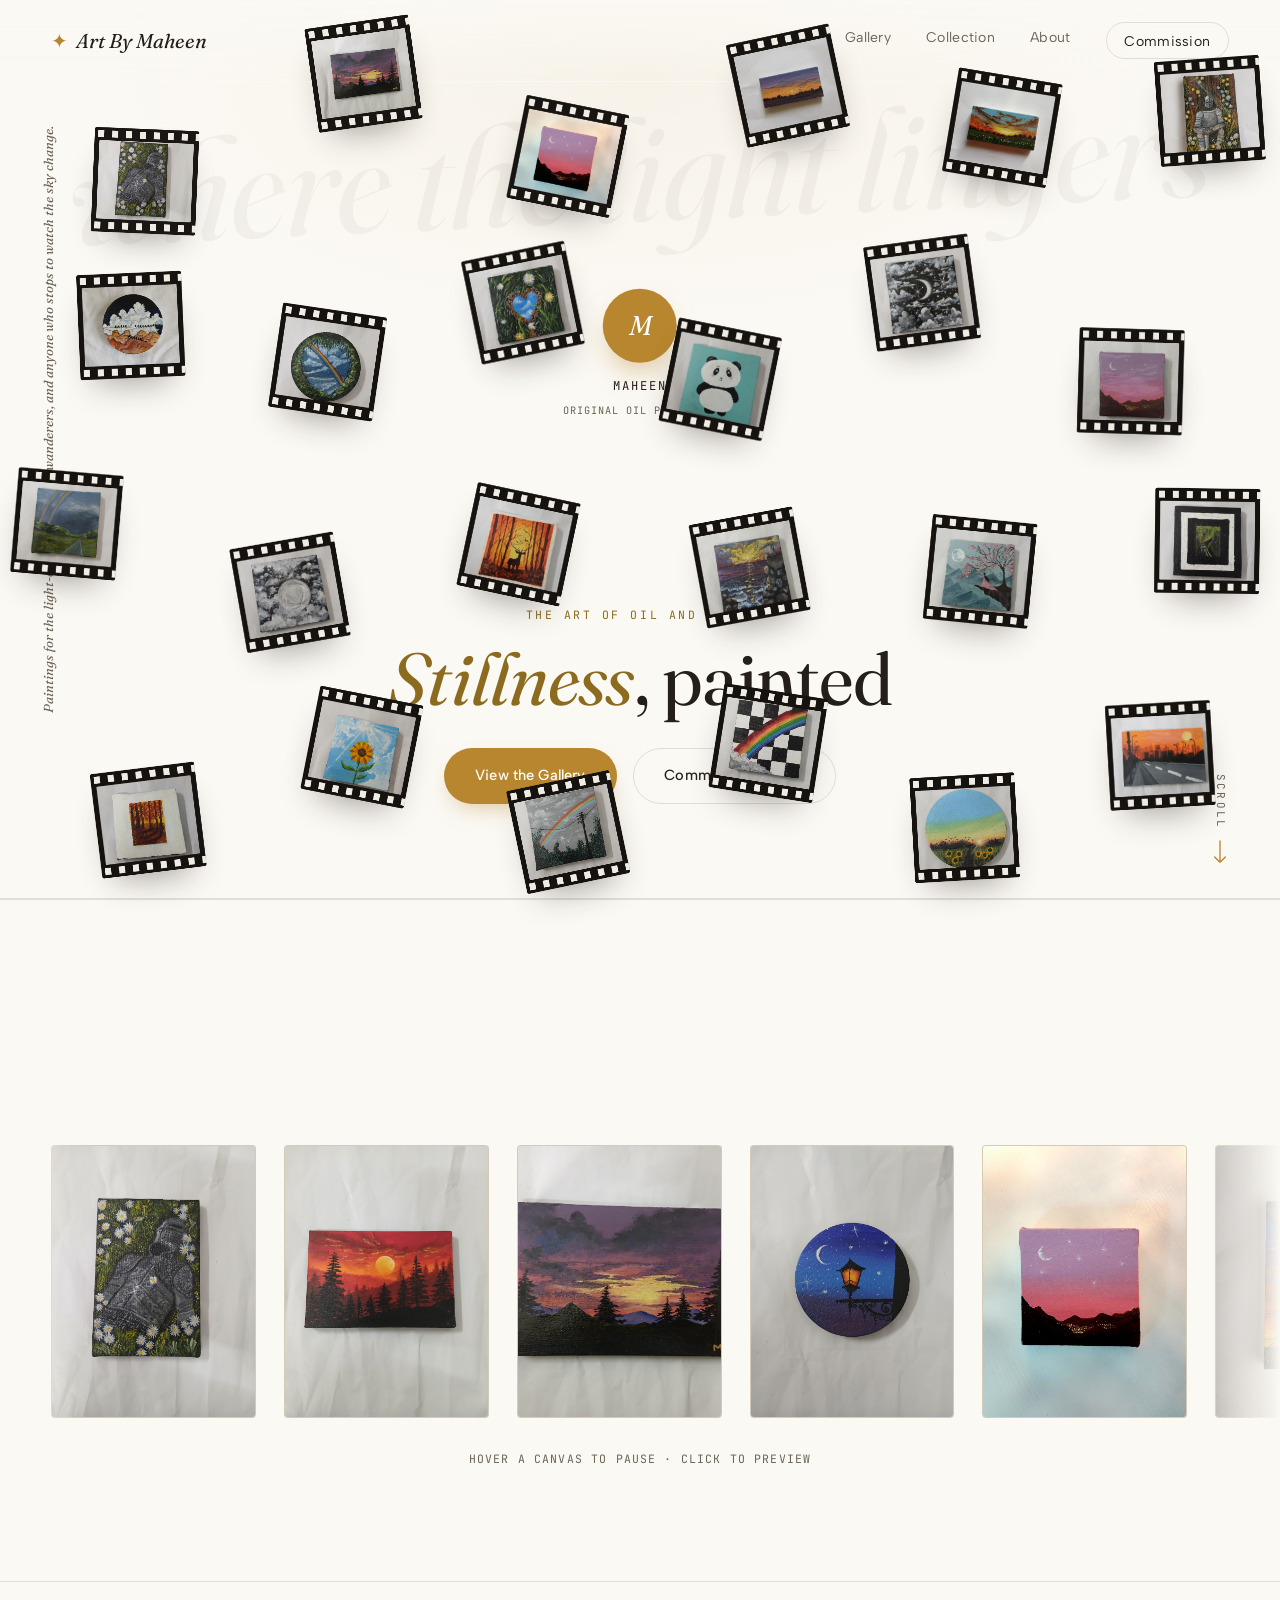
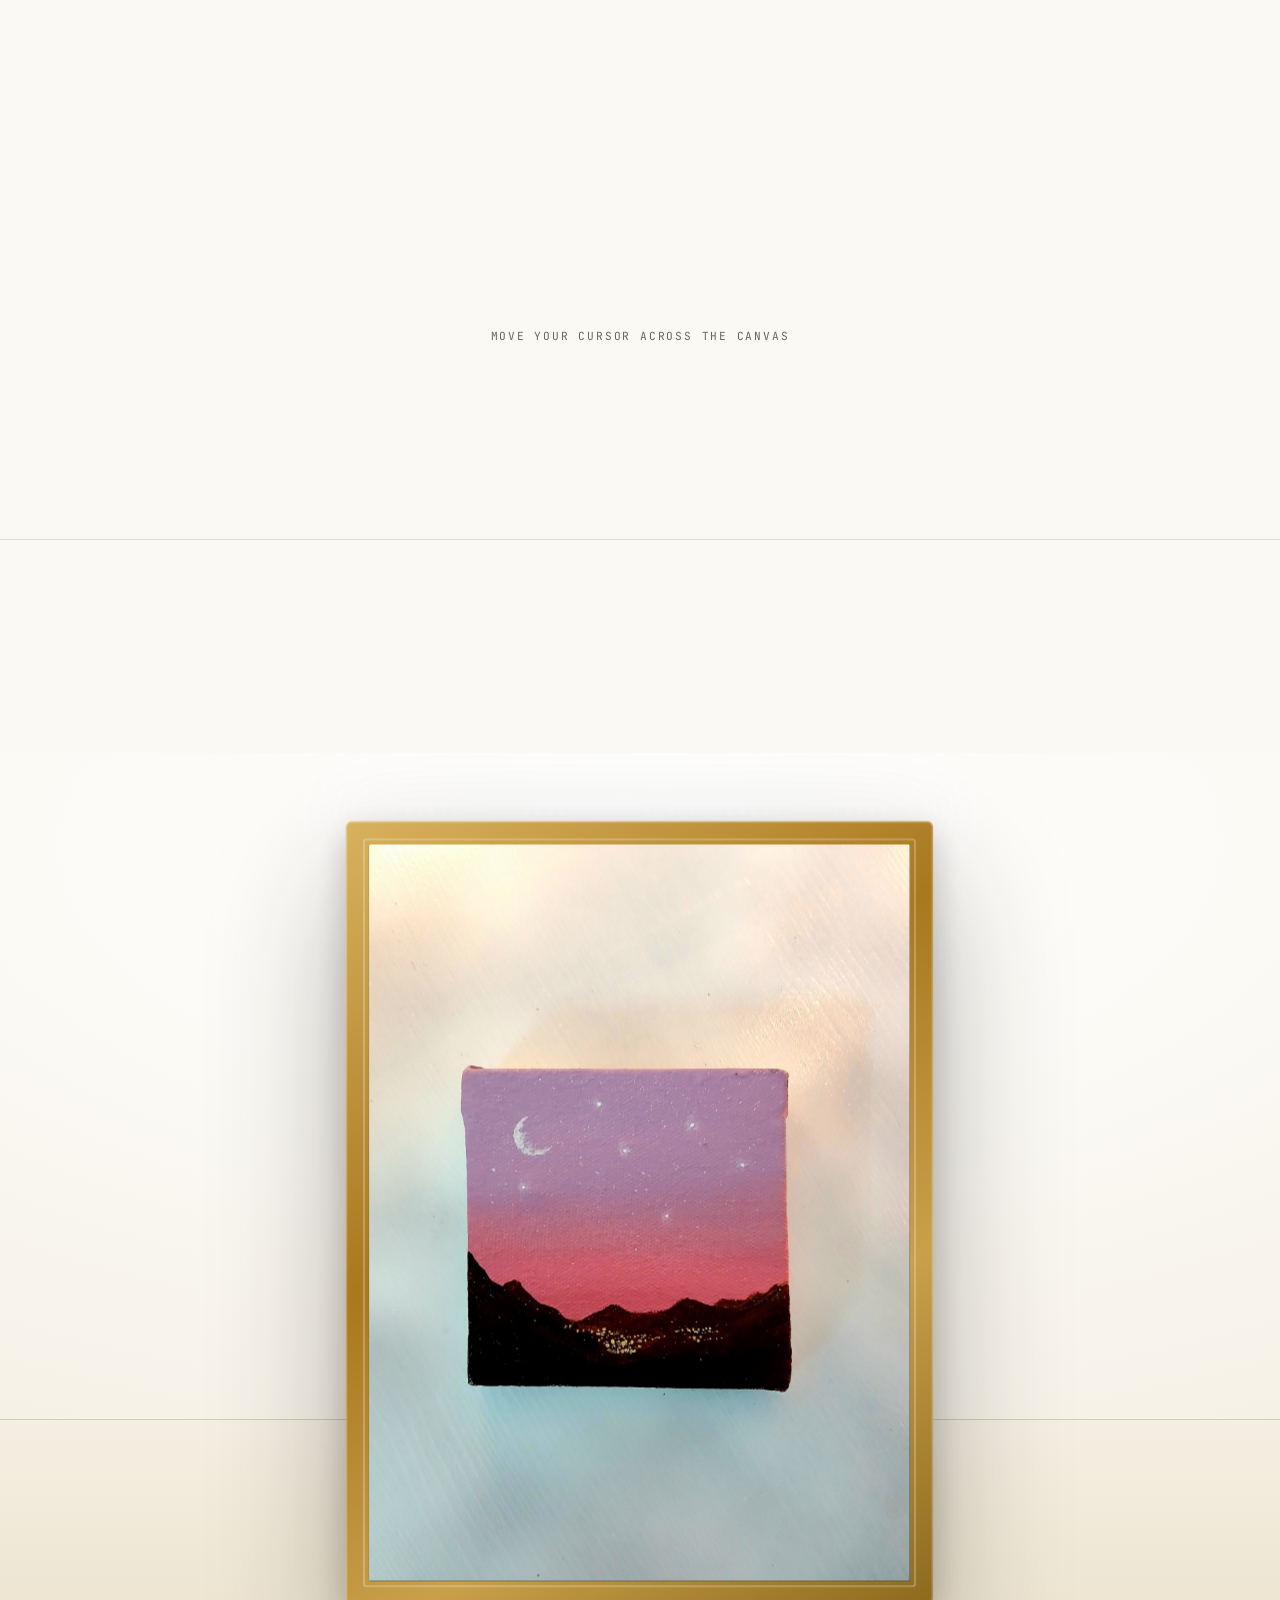
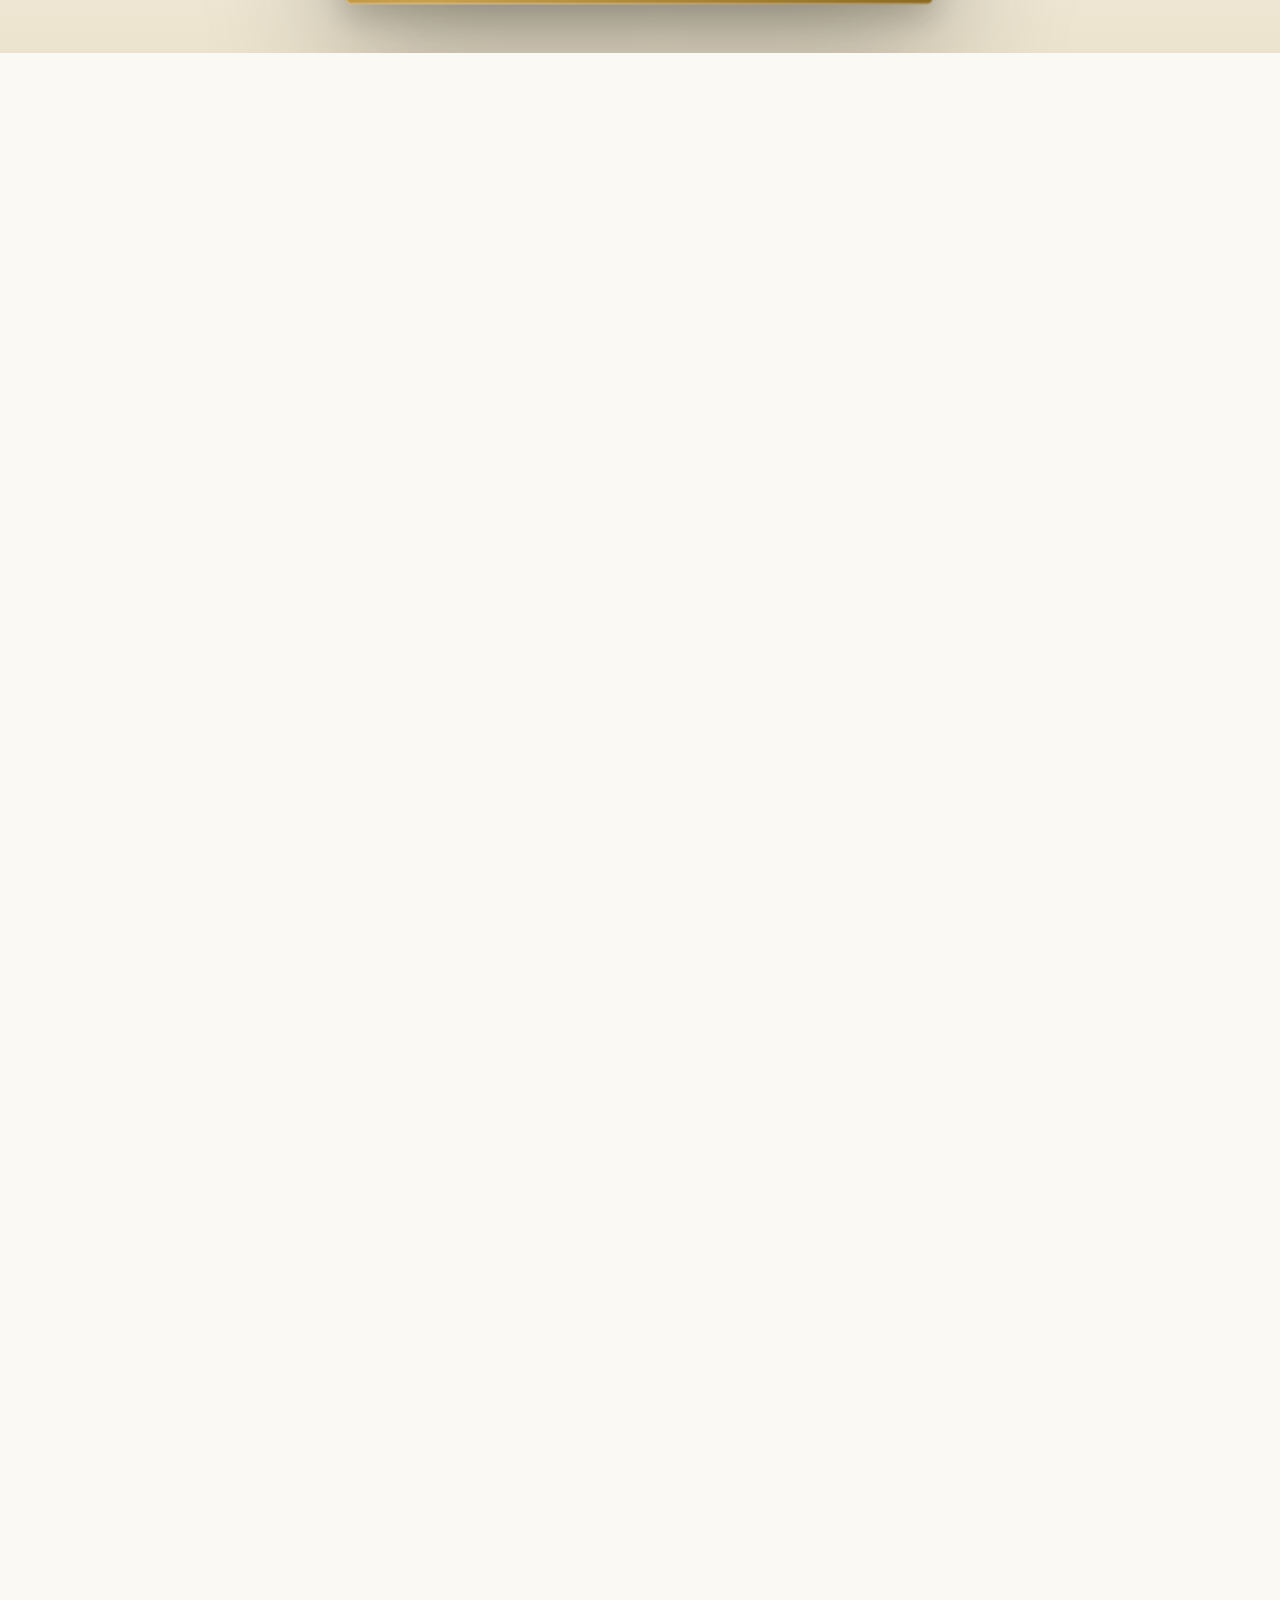
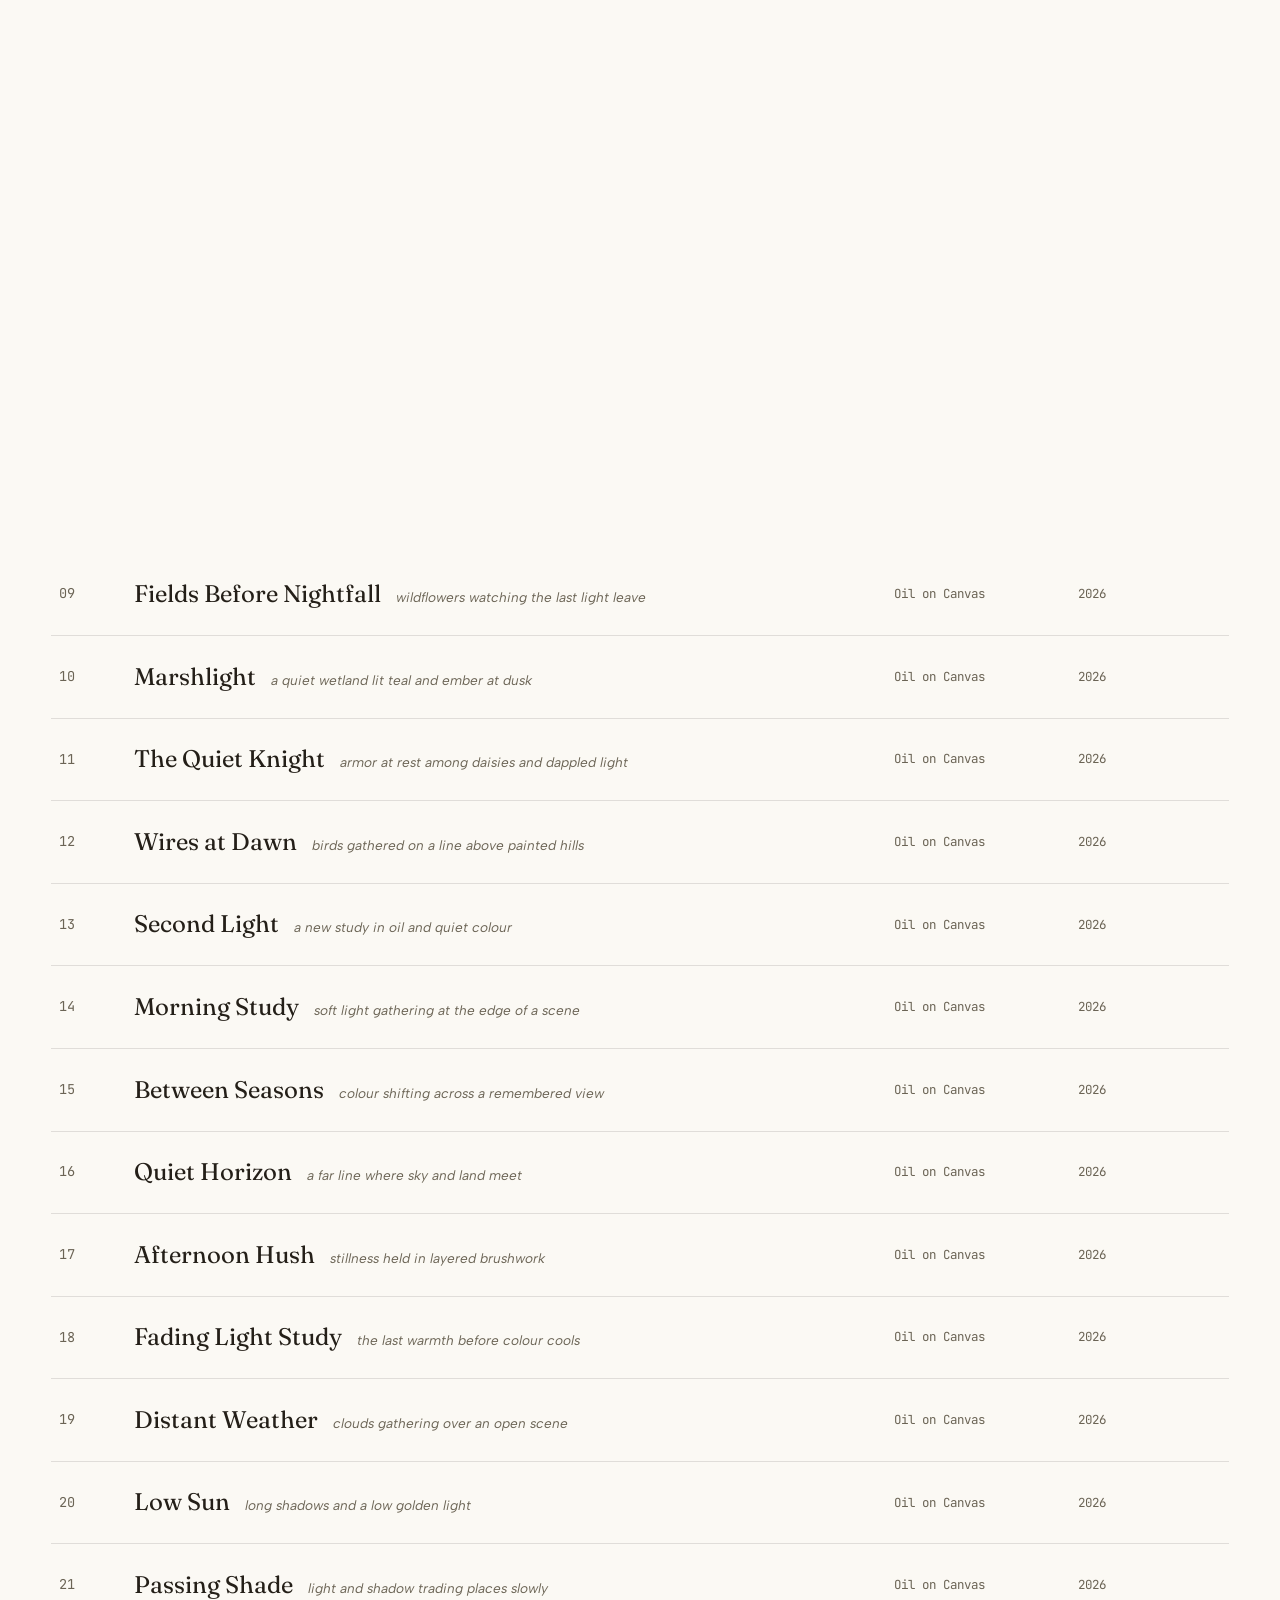
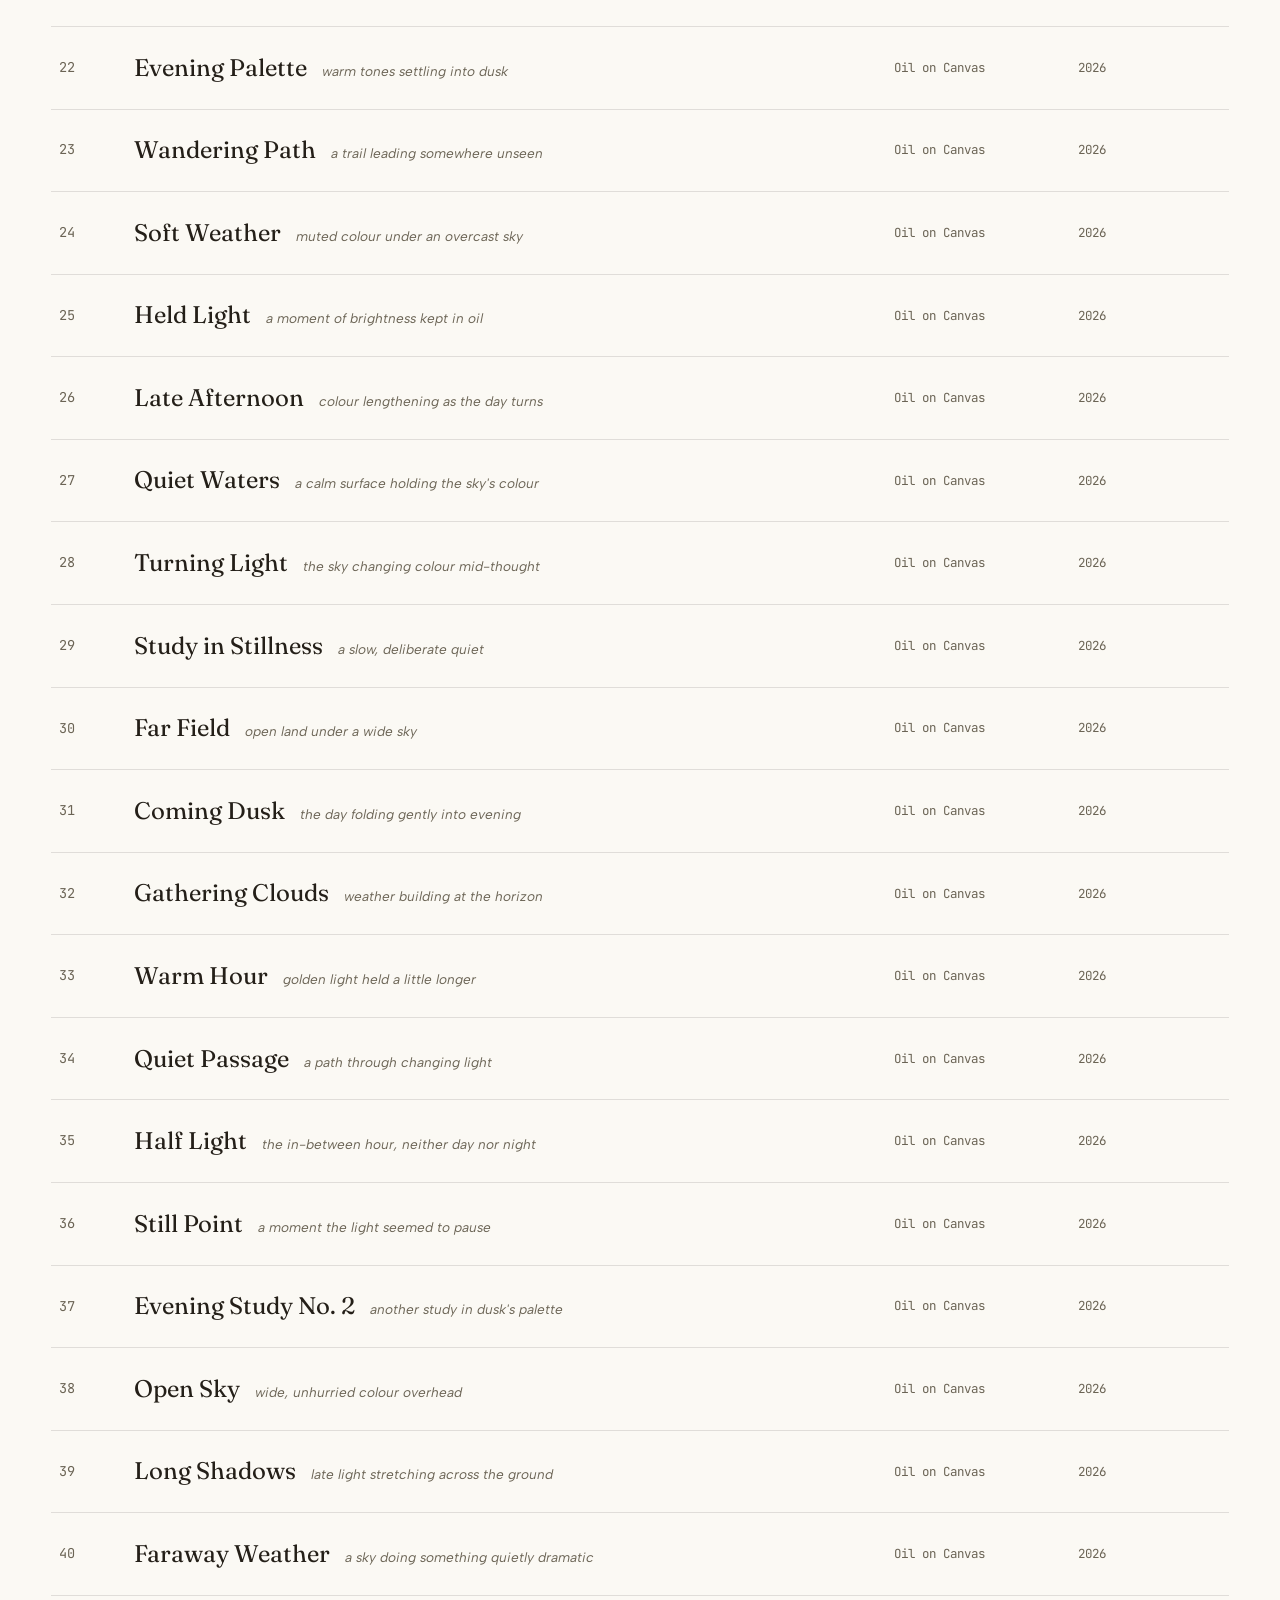
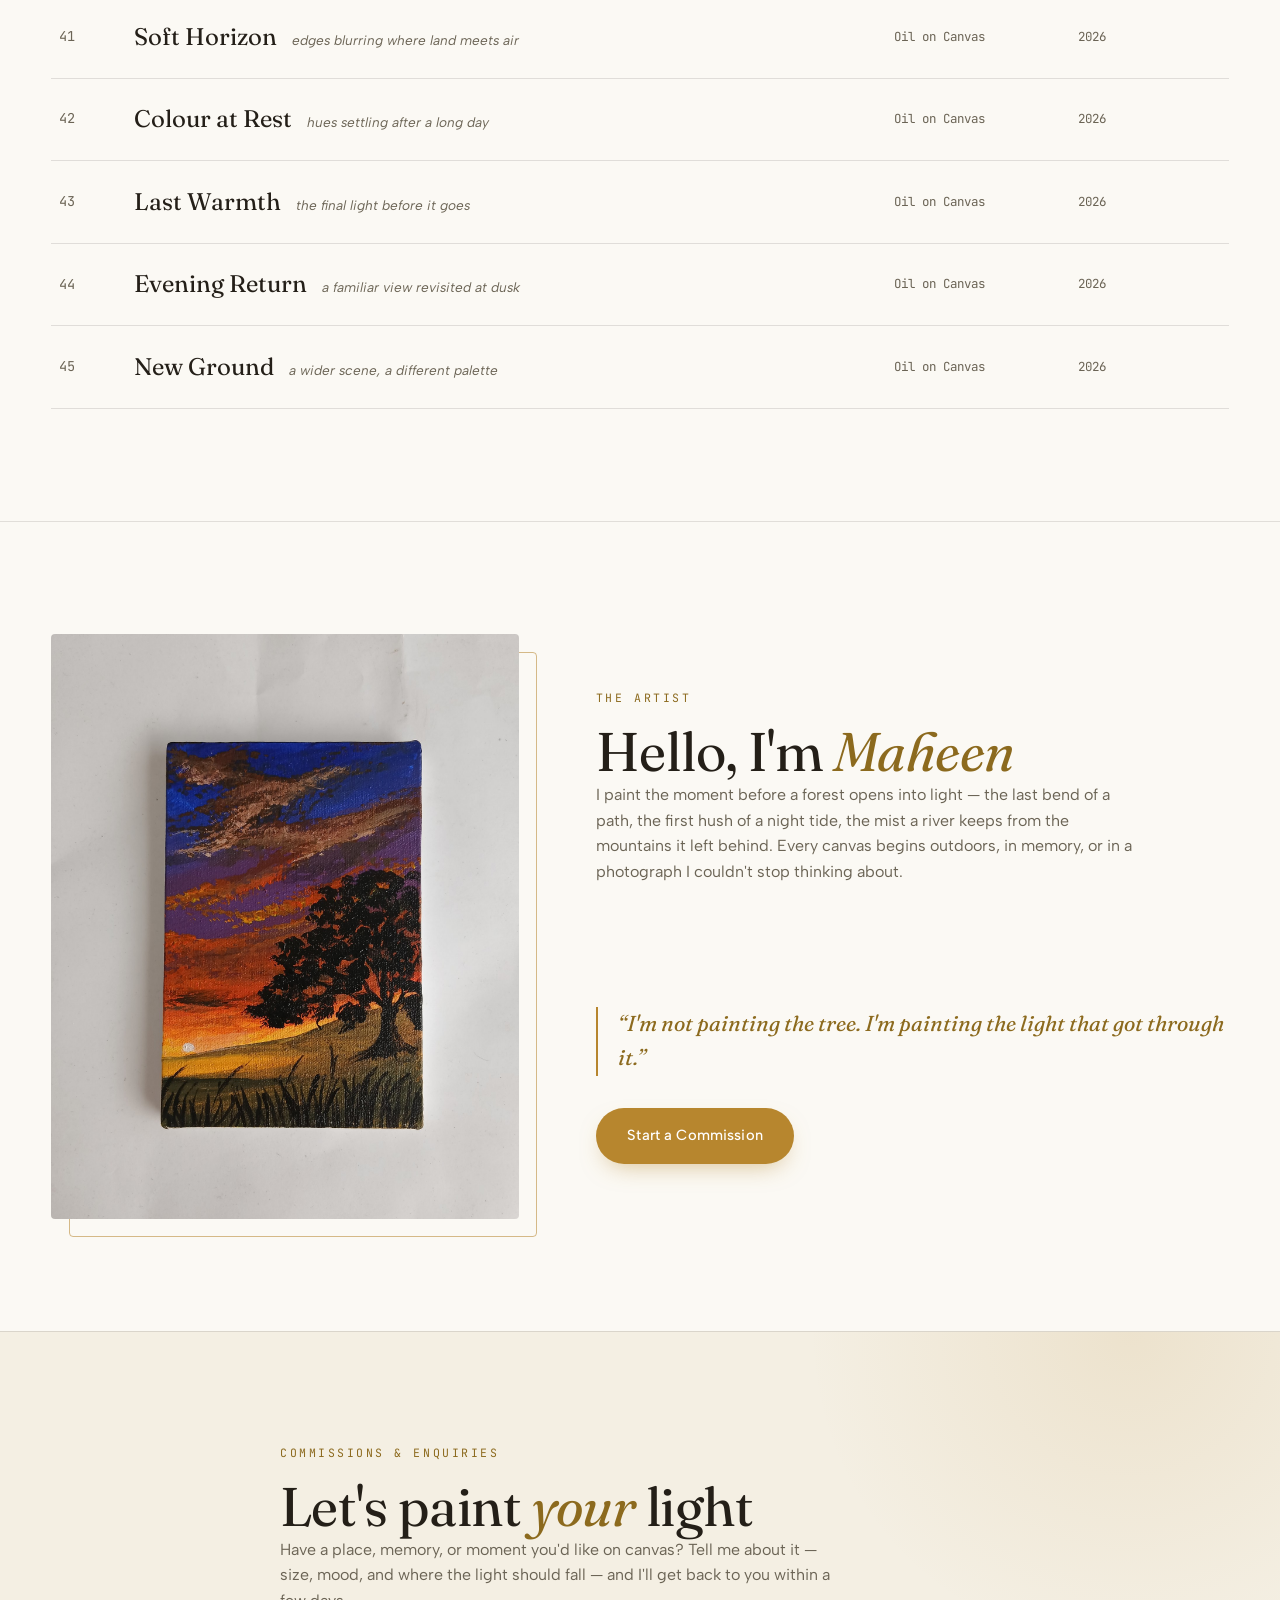
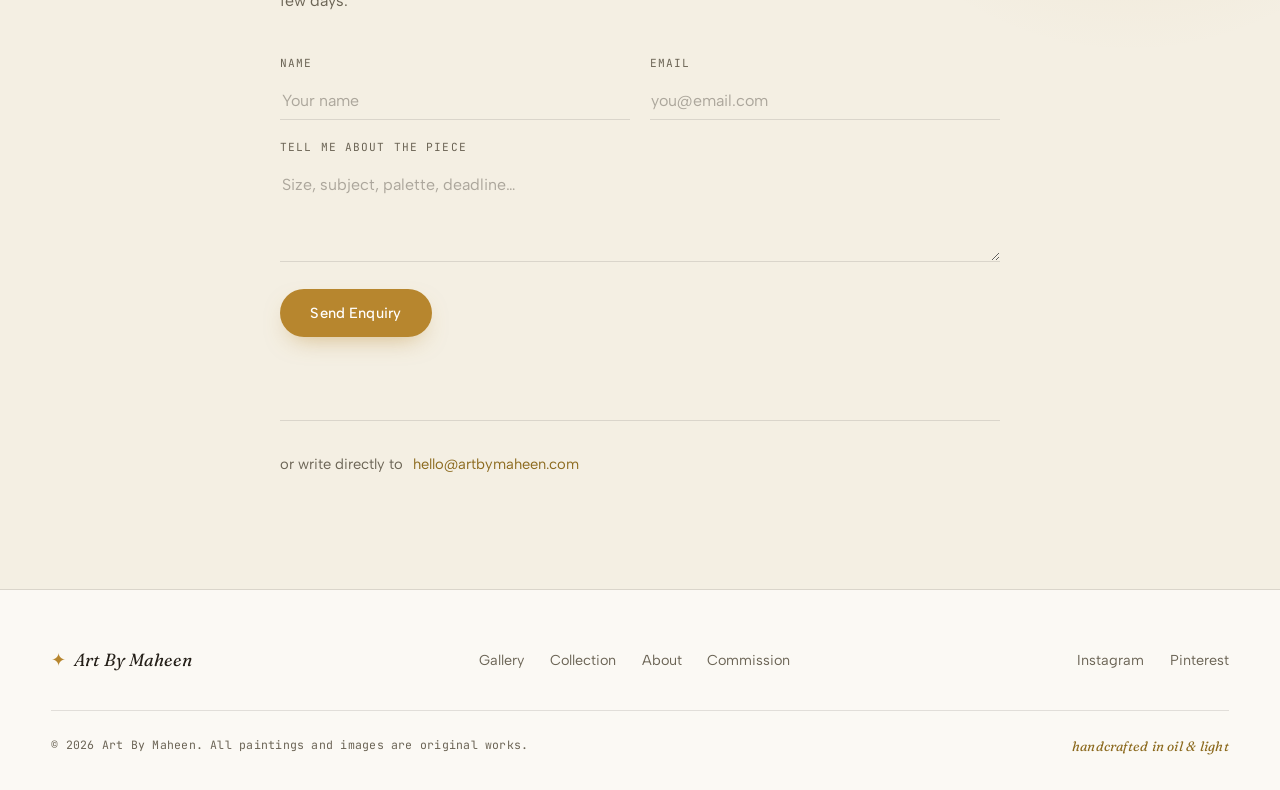
==== project/index.html @ 6450605c "Portfolio" ====
<!DOCTYPE html>
<html lang="en">
<head>
<meta charset="UTF-8">
<meta name="viewport" content="width=device-width, initial-scale=1.0">
<title>Art By Maheen — Oil Paintings of Light &amp; Landscape</title>
<meta name="description" content="Art By Maheen — original oil paintings chasing the light through forests, tides and quiet mountain air. View the collection and commission a piece.">

<link rel="icon" type="image/svg+xml" href="assets/icons/favicon.svg">

<link rel="preconnect" href="https://fonts.googleapis.com">
<link rel="preconnect" href="https://fonts.gstatic.com" crossorigin>
<link href="https://fonts.googleapis.com/css2?family=Fraunces:ital,opsz,wght@0,9..144,300;0,9..144,400;0,9..144,500;0,9..144,600;1,9..144,400;1,9..144,500&family=Albert+Sans:wght@300;400;500;600;700&family=JetBrains+Mono:wght@400;500&display=swap" rel="stylesheet">

<link rel="stylesheet" href="css/style.css">
</head>
<body>

<!-- ====== PRELOADER → SPREAD → DUAL DIAGONAL FILM REELS ======
     The painting tiles live here (above the white backdrop, below the engraved
     name). They flip like a video, burst apart across the page, then fly into
     the two diagonal film reels in the hero. -->
<div class="preloader" id="preloader" aria-hidden="true">
  <div class="preloader__bg" id="preloaderBg"></div>

  <div class="intro-tiles" id="introTiles"><!-- JS injects the painting tiles --></div>

  <div class="preloader__inner" id="preloaderInner">
    <h1 class="preloader__name" aria-label="Art By Maheen">
      <span class="pl-line"><span class="pl-line__inner">Art By</span></span>
      <span class="pl-line"><span class="pl-line__inner">Maheen</span></span>
    </h1>
    <div class="preloader__caption">gathering light &amp; linseed oil…</div>
  </div>

  <div class="preloader__bar"><span id="preloaderBar"></span></div>
</div>

<!-- ================= CURSOR GLOW ================= -->
<div class="cursor-glow" id="cursorGlow"></div>

<!-- ================= NAV ================= -->
<header class="nav" id="siteNav">
  <a href="#top" class="nav__logo">
    <span class="nav__logo-mark">✦</span> Art By Maheen
  </a>
  <nav class="nav__links">
    <a href="#gallery"><span>Gallery</span></a>
    <a href="#collection"><span>Collection</span></a>
    <a href="#about"><span>About</span></a>
    <a href="#commission" class="nav__cta"><span>Commission</span></a>
  </nav>
  <button class="nav__burger" id="navBurger" aria-label="Toggle menu">
    <i></i><i></i><i></i>
  </button>
</header>

<div class="mobile-menu" id="mobileMenu">
  <a href="#gallery">Gallery</a>
  <a href="#collection">Collection</a>
  <a href="#about">About</a>
  <a href="#commission">Commission</a>
</div>

<main id="top">

  <!-- ================= HERO ================= -->
  <section class="hero" id="heroSection">
    <p class="hero__script" aria-hidden="true">where the light lingers</p>

    <p class="hero__vertical">
      Paintings for the light-chasers, the quiet wanderers, and anyone
      who stops to watch the sky change.
    </p>

    <div class="orbit-stage" id="orbitStage">
      <!-- JS moves the painting tiles here, into two diagonal film reels -->
      <div class="orbit-scrim" aria-hidden="true"></div>
      <div class="hero__center">
        <div class="hero__avatar">M</div>
        <p class="hero__center-name">Maheen</p>
        <p class="hero__center-role">Original Oil Paintings</p>
      </div>
    </div>

    <div class="hero__tagline">
      <p class="eyebrow" data-reveal>the art of oil and light</p>
      <h1 class="hero__title" data-reveal><em>Stillness</em>, painted</h1>
      <div class="hero__actions" data-reveal>
        <a href="#gallery" class="btn btn--solid">View the Gallery</a>
        <a href="#commission" class="btn btn--ghost">Commission a Piece</a>
      </div>
    </div>

    <a href="#gallery" class="scroll-cue" aria-label="Scroll to gallery">
      <span class="scroll-cue__label">scroll</span>
      <span class="scroll-cue__arrow">
        <svg viewBox="0 0 24 40" width="16" height="28">
          <path d="M12 2 L12 34 M4 26 L12 34 L20 26" fill="none" stroke="currentColor" stroke-width="2" stroke-linecap="round" stroke-linejoin="round"/>
        </svg>
      </span>
    </a>
  </section>

  <!-- ================= MARQUEE GALLERY ================= -->
  <section class="gallery" id="gallery">
    <div class="section-head">
      <p class="eyebrow" data-reveal>gallery — drag or scroll</p>
      <h2 class="section-title" data-reveal>Twelve canvases, <em>one horizon</em></h2>
    </div>

    <div class="marquee" id="marquee">
      <div class="marquee__track" id="marqueeTrack">
        <!-- JS duplicates these cards for a seamless loop -->
      </div>
    </div>
    <p class="marquee__hint">hover a canvas to pause · click to preview</p>
  </section>

  <!-- ================= MANTRA (cursor trail) ================= -->
  <section class="mantra" id="mantra">
    <p class="eyebrow" data-reveal>a little philosophy</p>
    <h2 class="mantra__title" data-reveal><em>Art Keeps</em> You Alive</h2>
    <p class="mantra__hint">move your cursor across the canvas</p>
  </section>

  <!-- ================= COLLECTION ================= -->
  <section class="collection" id="collection">
    <div class="section-head">
      <p class="eyebrow" data-reveal>the collection</p>
      <h2 class="section-title" data-reveal>Forty-five works, <em>catalogued</em></h2>
    </div>

    <!-- gallery zoom-out reel: paintings play like a film, frame adapts to each,
         then zooms out to hang framed on the wall (scroll-driven) -->
    <div class="reel-track" id="reelTrack" aria-hidden="true">
      <div class="reel-pin">
        <div class="reel-scene">
          <div class="reel-frame" id="reelFrame">
            <div class="reel-frame__border">
              <div class="reel-screen" id="reelScreen"><!-- JS injects painting shots --></div>
            </div>
            <p class="reel-caption" id="reelCaption"></p>
          </div>
        </div>
        <p class="reel-plaque">Art By Maheen — Original Oil on Canvas</p>
      </div>
    </div>

    <div class="collection__list" id="collectionList">
      <!-- JS injects rows -->
    </div>
  </section>

  <!-- ================= ABOUT ================= -->
  <section class="about" id="about">
    <div class="about__image" data-reveal>
      <img src="assets/paintings/painting-06.jpg" alt="Detail of an oil painting by Maheen, showing brushwork and light">
      <div class="about__frame"></div>
    </div>
    <div class="about__content">
      <p class="eyebrow" data-reveal>the artist</p>
      <h2 class="section-title" data-reveal>Hello, I'm <em>Maheen</em></h2>
      <p class="about__text" data-reveal>
        I paint the moment before a forest opens into light — the last bend
        of a path, the first hush of a night tide, the mist a river keeps
        from the mountains it left behind. Every canvas begins outdoors,
        in memory, or in a photograph I couldn't stop thinking about.
      </p>
      <p class="about__text" data-reveal>
        Working almost entirely in oil, I build each piece in slow layers —
        letting the light in last, the way it actually arrives in a forest:
        thin, golden, and a little unexpected.
      </p>
      <blockquote class="about__quote" data-reveal>
        “I'm not painting the tree. I'm painting the light that got through it.”
      </blockquote>
      <a href="#commission" class="btn btn--solid" data-reveal>Start a Commission</a>
    </div>
  </section>

  <!-- ================= COMMISSION / CONTACT ================= -->
  <section class="commission" id="commission">
    <div class="commission__inner">
      <p class="eyebrow" data-reveal>commissions &amp; enquiries</p>
      <h2 class="section-title" data-reveal>Let's paint <em>your</em> light</h2>
      <p class="commission__text" data-reveal>
        Have a place, memory, or moment you'd like on canvas? Tell me
        about it — size, mood, and where the light should fall — and
        I'll get back to you within a few days.
      </p>

      <form class="commission__form" id="commissionForm" data-reveal>
        <div class="form-row">
          <div class="field">
            <label for="name">Name</label>
            <input type="text" id="name" name="name" placeholder="Your name" required>
          </div>
          <div class="field">
            <label for="email">Email</label>
            <input type="email" id="email" name="email" placeholder="you@email.com" required>
          </div>
        </div>
        <div class="field">
          <label for="message">Tell me about the piece</label>
          <textarea id="message" name="message" rows="4" placeholder="Size, subject, palette, deadline…" required></textarea>
        </div>
        <button type="submit" class="btn btn--solid">Send Enquiry</button>
        <p class="form-note" id="formNote" role="status"></p>
      </form>

      <div class="commission__direct" data-reveal>
        <span>or write directly to</span>
        <a href="mailto:hello@artbymaheen.com">hello@artbymaheen.com</a>
      </div>
    </div>
  </section>

</main>

<!-- ================= FOOTER ================= -->
<footer class="footer">
  <div class="footer__top">
    <a href="#top" class="nav__logo footer__logo"><span class="nav__logo-mark">✦</span> Art By Maheen</a>
    <div class="footer__links">
      <a href="#gallery">Gallery</a>
      <a href="#collection">Collection</a>
      <a href="#about">About</a>
      <a href="#commission">Commission</a>
    </div>
    <div class="footer__social">
      <a href="#" aria-label="Instagram">Instagram</a>
      <a href="#" aria-label="Pinterest">Pinterest</a>
    </div>
  </div>
  <div class="footer__bottom">
    <span>© <span id="year"></span> Art By Maheen. All paintings and images are original works.</span>
    <span class="footer__signature">handcrafted in oil &amp; light</span>
  </div>
</footer>

<!-- ================= LIGHTBOX ================= -->
<div class="lightbox" id="lightbox">
  <div class="lightbox__backdrop" id="lightboxBackdrop"></div>
  <div class="lightbox__panel">
    <button class="lightbox__close" id="lightboxClose" aria-label="Close preview">✕</button>
    <button class="lightbox__nav lightbox__nav--prev" id="lightboxPrev" aria-label="Previous painting">‹</button>
    <div class="lightbox__image-wrap">
      <img src="" alt="" id="lightboxImage">
    </div>
    <button class="lightbox__nav lightbox__nav--next" id="lightboxNext" aria-label="Next painting">›</button>
    <div class="lightbox__meta">
      <span class="lightbox__index" id="lightboxIndex">01 / 12</span>
      <h3 id="lightboxTitle">Title</h3>
      <p id="lightboxDetails">Oil on canvas · 2026</p>
    </div>
  </div>
</div>

<script src="https://cdnjs.cloudflare.com/ajax/libs/gsap/3.12.5/gsap.min.js"></script>
<script src="js/main.js"></script>
</body>
</html>
---- project/css/style.css ----
/* ==========================================================================
   ART BY MAHEEN — stylesheet
   Theme: warm white & gold, drawn from gallery-wall paper and gilt frames.
   Signature moment: an orbiting arc of paintings behind a center avatar,
   echoing the sunburst-through-canopy motif in the artist's own work.
   ========================================================================== */

:root {
  /* --- color --- */
  --bg:         #fbf9f4;   /* page background, warm gallery white     */
  --panel:      #f4efe3;   /* section panel background                */
  --panel-2:    #ece3cd;   /* card / raised surface                   */
  --line:       rgba(36, 31, 24, 0.12);
  --text:       #241f18;   /* primary text, warm near-black           */
  --text-soft:  #6b6455;   /* muted / secondary text                  */
  --gold:       #b7862e;   /* base gold — icons, borders, eyebrows    */
  --gold-deep:  #8c6a1e;   /* deeper gold — text needing more contrast */
  --gold-pale:  #efe1be;   /* pale gold — subtle fills / badges       */
  --bg-rgb:     251, 249, 244;
  --ink-rgb:    36, 31, 24;

  /* --- type --- */
  --font-display: "Fraunces", "Iowan Old Style", serif;
  --font-body: "Albert Sans", "Segoe UI", sans-serif;
  --font-mono: "JetBrains Mono", monospace;

  /* --- layout --- */
  --max: 1280px;
  --pad: clamp(1.25rem, 4vw, 4rem);
  --radius: 4px;
  --ease: cubic-bezier(0.22, 1, 0.36, 1);
}

/* ---------- reset ---------- */
*, *::before, *::after { box-sizing: border-box; }
html { scroll-behavior: smooth; }
body {
  margin: 0;
  background: var(--bg);
  color: var(--text);
  font-family: var(--font-body);
  font-size: 16px;
  line-height: 1.6;
  overflow-x: hidden;
  cursor: default;
}
img { max-width: 100%; display: block; }
a { color: inherit; text-decoration: none; }
ul { list-style: none; margin: 0; padding: 0; }
button { font-family: inherit; cursor: pointer; }
h1, h2, h3, h4, blockquote, p { margin: 0; }

::selection { background: var(--gold); color: var(--bg); }

@media (prefers-reduced-motion: reduce) {
  *, *::before, *::after { animation-duration: 0.001ms !important; animation-iteration-count: 1 !important; transition-duration: 0.001ms !important; scroll-behavior: auto !important; }
}

/* ---------- shared type ---------- */
.eyebrow {
  font-family: var(--font-mono);
  font-size: 0.72rem;
  letter-spacing: 0.22em;
  text-transform: uppercase;
  color: var(--gold-deep);
  margin-bottom: 1rem;
  display: block;
}
.section-title {
  font-family: var(--font-display);
  font-weight: 400;
  font-size: clamp(2rem, 4.4vw, 3.4rem);
  line-height: 1.08;
  color: var(--text);
  letter-spacing: -0.01em;
}
.section-title em {
  font-style: italic;
  font-weight: 400;
  color: var(--gold-deep);
}
.section-head { max-width: var(--max); margin: 0 auto; padding: 0 var(--pad); margin-bottom: 3.5rem; }

.btn {
  display: inline-flex;
  align-items: center;
  gap: 0.5rem;
  padding: 0.95rem 1.9rem;
  border-radius: 999px;
  font-family: var(--font-body);
  font-weight: 500;
  font-size: 0.92rem;
  letter-spacing: 0.01em;
  border: 1px solid transparent;
  transition: transform 0.45s var(--ease), background 0.3s ease, color 0.3s ease, border-color 0.3s ease, box-shadow 0.3s ease;
}
.btn--solid { background: var(--gold); color: #fff; box-shadow: 0 10px 24px -10px rgba(183,134,46,0.55); }
.btn--solid:hover { background: var(--gold-deep); transform: translateY(-2px); }
.btn--ghost { border-color: var(--line); color: var(--text); }
.btn--ghost:hover { border-color: var(--gold); color: var(--gold-deep); transform: translateY(-2px); }

/* ---------- scroll reveal ---------- */
[data-reveal] {
  opacity: 0;
  transform: translateY(22px);
  transition: opacity 0.9s var(--ease), transform 0.9s var(--ease);
}
[data-reveal].is-visible { opacity: 1; transform: translateY(0); }

/* ==========================================================================
   PRELOADER
   ========================================================================== */
/* The preloader is a transparent shell. Stacking inside it:
     __bg (white wall)  <  .intro-tiles (paintings)  <  __inner (engraved name) */
.preloader {
  position: fixed;
  inset: 0;
  z-index: 990;
  background: transparent;
  pointer-events: none;
}
.preloader__bg {
  position: absolute;
  inset: 0;
  z-index: 0;
  background: var(--bg);
}

/* the painting tiles during the intro (they later move into the hero) */
.intro-tiles { position: absolute; inset: 0; z-index: 1; }
.intro-tiles .reel-tile { pointer-events: auto; }

.preloader__inner {
  position: absolute;
  left: 50%;
  top: 13%;
  transform: translateX(-50%);
  z-index: 2;
  display: flex;
  flex-direction: column;
  align-items: center;
  gap: 1.1rem;
  text-align: center;
}

/* --- name: engraved into the wall, revealed line by line in 3D --- */
.preloader__name {
  margin: 0;
  perspective: 1000px;
  font-family: var(--font-display);
  font-style: italic;
  font-weight: 400;
  line-height: 1.02;
  letter-spacing: 0.01em;
  font-size: clamp(2.2rem, 7vw, 4.6rem);
  /* engraved / letterpress: cut into the paper, lit from above */
  color: #e7e1d3;
  text-shadow:
    0 -1px 1px rgba(36, 31, 24, 0.50),   /* dark inner top edge  */
    0  1px 0   rgba(255, 255, 255, 0.95),/* light lower lip      */
    0  3px 6px rgba(36, 31, 24, 0.10);   /* soft cast shadow     */
}
.pl-line { display: block; overflow: hidden; padding: 0.06em 0.1em; }
.pl-line__inner {
  display: block;
  transform-style: preserve-3d;
  transform-origin: center center;
  backface-visibility: hidden;
  transform: translateY(58%) rotateX(-42deg);
  opacity: 0;
  filter: blur(10px);
  transition: transform 0.9s var(--ease), opacity 0.9s var(--ease), filter 0.9s var(--ease);
}
.pl-line:nth-child(1) .pl-line__inner { transition-delay: 0.30s; }
.pl-line:nth-child(2) .pl-line__inner { transition-delay: 0.38s; }
.preloader.is-ready .pl-line__inner { transform: none; opacity: 1; filter: blur(0); }

.preloader__caption {
  font-family: var(--font-mono);
  font-size: 0.72rem;
  letter-spacing: 0.14em;
  text-transform: uppercase;
  color: var(--text-soft);
  opacity: 0;
  transition: opacity 0.6s 0.6s var(--ease);
}
.preloader.is-ready .preloader__caption { opacity: 1; }

.preloader__bar {
  position: absolute;
  left: 0; right: 0; bottom: 0;
  height: 2px;
  background: var(--line);
  z-index: 2;
}
.preloader__bar span {
  display: block;
  height: 100%;
  width: 0%;
  background: var(--gold);
  transition: width 0.25s linear;
}
.preloader.is-hidden { display: none; }

/* ==========================================================================
   COLLECTION REEL — scroll-driven gallery zoom-out with an adaptive frame.
   The paintings play like a film, the frame reshapes to each image, then the
   whole thing scales down to hang framed on the gallery wall.
   ========================================================================== */
.reel-track {
  position: relative;
  height: 260vh;                 /* scroll distance the zoom is scrubbed over */
}
.reel-pin {
  position: sticky;
  top: 0;
  height: 100vh;
  overflow: hidden;
  display: flex;
  align-items: center;
  justify-content: center;
  /* soft gallery light + floor */
  background:
    radial-gradient(120% 80% at 50% 10%, #ffffff 0%, var(--bg) 46%, var(--panel) 100%);
}
.reel-pin::before {                /* ceiling light strip */
  content: "";
  position: absolute;
  left: 50%; top: 6%;
  width: 44%; height: 10px;
  transform: translateX(-50%);
  border-radius: 20px;
  background: linear-gradient(90deg, transparent, #fff, transparent);
  box-shadow: 0 0 60px 20px rgba(255,255,255,0.65);
  opacity: 0.9;
}
.reel-pin::after {                 /* floor band */
  content: "";
  position: absolute;
  left: 0; right: 0; bottom: 0;
  height: 26%;
  background: linear-gradient(180deg, var(--panel), var(--panel-2));
  border-top: 1px solid var(--line);
}
.reel-scene { position: relative; z-index: 1; }

/* the frame — width/height + shape set per image by JS */
.reel-frame {
  position: relative;
  width: 40vh; height: 60vh;       /* JS overrides per image */
  transform: scale(1.45);          /* JS drives this from scroll */
  transform-origin: center 46%;
  will-change: transform, width, height;
  transition: width 0.55s var(--ease), height 0.55s var(--ease);
  cursor: pointer;
}
.reel-frame__border {
  position: absolute;
  inset: 0;
  padding: 16px;
  background: linear-gradient(145deg, #d9b25e, #a9781f 40%, #caa04b 70%, #8c6a1e);
  border-radius: var(--radius);
  box-shadow:
    0 40px 90px rgba(36,31,24,0.34),
    0 8px 22px rgba(36,31,24,0.22),
    inset 0 0 0 1px rgba(255,255,255,0.25);
  transition: border-radius 0.55s var(--ease);
}
.reel-frame__border::after {       /* inner mat line */
  content: "";
  position: absolute;
  inset: 12px;
  border: 1px solid rgba(255,255,255,0.35);
  border-radius: 2px;
  pointer-events: none;
  transition: border-radius 0.55s var(--ease);
}
.reel-screen {
  position: absolute;
  inset: 16px;
  overflow: hidden;
  background: #111;
  border-radius: 1px;
  transition: border-radius 0.55s var(--ease);
}
.reel-screen .reel-shot {
  position: absolute;
  inset: 0;
  width: 100%; height: 100%;
  object-fit: cover;
  opacity: 0;
  transition: opacity 0.5s var(--ease);
}
.reel-screen .reel-shot.is-on { opacity: 1; }

/* circular variant (for square-shaped images, when enabled) */
.reel-frame.is-circle .reel-frame__border,
.reel-frame.is-circle .reel-frame__border::after,
.reel-frame.is-circle .reel-screen { border-radius: 50%; }

.reel-caption {
  position: absolute;
  left: 50%; top: calc(100% + 16px);
  transform: translateX(-50%);
  white-space: nowrap;
  font-family: var(--font-mono);
  font-size: 0.6rem;
  letter-spacing: 0.16em;
  text-transform: uppercase;
  color: var(--text-soft);
  opacity: 0;
  transition: opacity 0.4s var(--ease);
}
.reel-pin.is-framed .reel-caption { opacity: 0.9; }

.reel-plaque {
  position: absolute;
  left: 50%; bottom: 12%;
  transform: translateX(-50%);
  font-family: var(--font-mono);
  font-size: 0.62rem;
  letter-spacing: 0.18em;
  text-transform: uppercase;
  color: var(--text-soft);
  opacity: 0;
  transition: opacity 0.5s var(--ease);
  z-index: 2;
}
.reel-pin.is-framed .reel-plaque { opacity: 1; }

/* reduced-motion / no-JS: show a calm static framed picture, no pinning */
.reel-track.reel--static { height: auto; }
.reel-track.reel--static .reel-pin { position: relative; height: 78vh; }
.reel-track.reel--static .reel-frame { transform: none; }

@media (max-width: 600px) {
  .reel-track { height: 220vh; }
}

/* ---------- cursor glow (desktop only, signature ambient light) ---------- */
.cursor-glow {
  position: fixed;
  width: 420px;
  height: 420px;
  border-radius: 50%;
  pointer-events: none;
  z-index: 2;
  background: radial-gradient(circle, rgba(183,134,46,0.10) 0%, rgba(183,134,46,0) 70%);
  transform: translate(-50%, -50%);
  left: -999px; top: -999px;
  transition: left 0.18s linear, top 0.18s linear;
}
@media (hover: none) { .cursor-glow { display: none; } }

/* ==========================================================================
   NAV
   ========================================================================== */
.nav {
  position: fixed;
  top: 0; left: 0; right: 0;
  z-index: 100;
  display: flex;
  align-items: center;
  justify-content: space-between;
  padding: 1.4rem var(--pad);
  background: linear-gradient(to bottom, rgba(var(--bg-rgb),0.85), rgba(var(--bg-rgb),0));
  transition: background 0.4s ease, padding 0.4s ease, backdrop-filter 0.4s ease, border-color 0.4s ease;
  border-bottom: 1px solid transparent;
}
.nav.is-scrolled {
  background: rgba(var(--bg-rgb), 0.88);
  backdrop-filter: blur(10px);
  padding-top: 0.9rem;
  padding-bottom: 0.9rem;
  border-bottom: 1px solid var(--line);
}
.nav__logo {
  font-family: var(--font-display);
  font-style: italic;
  font-size: 1.25rem;
  color: var(--text);
  display: flex;
  align-items: center;
  gap: 0.5rem;
}
.nav__logo-mark { color: var(--gold); font-style: normal; }
.nav__links { display: flex; align-items: center; gap: 2.2rem; }
.nav__links a {
  position: relative;
  font-size: 0.88rem;
  letter-spacing: 0.02em;
  color: var(--text-soft);
  transition: color 0.3s ease;
  padding-bottom: 4px;
}
.nav__links a span { position: relative; }
.nav__links a span::after {
  content: "";
  position: absolute;
  left: 0; bottom: -4px;
  width: 100%; height: 1px;
  background: var(--gold);
  transform: scaleX(0);
  transform-origin: right;
  transition: transform 0.4s var(--ease);
}
.nav__links a:hover { color: var(--text); }
.nav__links a:hover span::after { transform: scaleX(1); transform-origin: left; }
.nav__cta {
  border: 1px solid var(--line);
  border-radius: 999px;
  padding: 0.5rem 1.1rem;
  color: var(--text) !important;
}
.nav__cta:hover { border-color: var(--gold); }
.nav__cta span::after { display: none; }

.nav__burger { display: none; flex-direction: column; gap: 5px; background: none; border: none; padding: 6px; }
.nav__burger i { width: 22px; height: 1.5px; background: var(--text); display: block; transition: transform 0.3s ease, opacity 0.3s ease; }
.mobile-menu {
  position: fixed; top: 0; right: 0; bottom: 0;
  width: min(78vw, 320px);
  background: var(--panel);
  z-index: 99;
  display: flex; flex-direction: column;
  padding: 6rem 2rem 2rem;
  gap: 1.6rem;
  transform: translateX(100%);
  transition: transform 0.5s var(--ease);
  border-left: 1px solid var(--line);
}
.mobile-menu.is-open { transform: translateX(0); }
.mobile-menu a { font-family: var(--font-display); font-size: 1.4rem; color: var(--text); }

/* ==========================================================================
   HERO — orbiting arc of paintings around a center mark
   ========================================================================== */
.hero {
  position: relative;
  min-height: 100svh;
  display: flex;
  flex-direction: column;
  align-items: center;
  justify-content: flex-start;
  padding-top: clamp(6.5rem, 14vh, 9.5rem);
  padding-bottom: 3rem;
  overflow: hidden;
  background:
    radial-gradient(ellipse 60% 40% at 50% 8%, rgba(183,134,46,0.06), transparent 70%),
    var(--bg);
}

.hero__script {
  position: absolute;
  top: 6%;
  left: 50%;
  transform: translateX(-50%) rotate(-2.5deg);
  font-family: var(--font-display);
  font-style: italic;
  font-weight: 400;
  font-size: clamp(3.2rem, 15vw, 9rem);
  color: rgba(36, 31, 24, 0.045);
  white-space: nowrap;
  pointer-events: none;
  z-index: 0;
  user-select: none;
}

.hero__vertical {
  position: absolute;
  left: clamp(0.75rem, 3vw, 2.4rem);
  top: 14%;
  writing-mode: vertical-rl;
  transform: rotate(180deg);
  font-family: var(--font-display);
  font-style: italic;
  font-size: 0.82rem;
  line-height: 1.6;
  color: var(--text-soft);
  max-width: 70px;
  z-index: 2;
}

.orbit-stage {
  position: relative;
  width: 100%;
  max-width: 1150px;
  height: clamp(300px, 40vw, 440px);
  margin-top: 0.5rem;
  z-index: 1;
}

/* A tile is one CELL OF FILM: black film base, sprocket holes top & bottom,
   the painting in the middle. Laid end-to-end along a tilted ellipse they
   read as a diagonal film reel. Every transform is written by JS. */
.reel-tile {
  position: absolute;
  left: 50%; top: 50%;
  width: clamp(72px, 8.2vw, 112px);
  aspect-ratio: 1 / 1;
  background: #15120f;
  border-radius: 2px;
  padding: 13px 5px;                 /* room for the sprocket strips */
  box-shadow: 0 18px 34px -16px rgba(36,31,24,0.45);
  cursor: pointer;
  opacity: 0;
  will-change: transform, opacity;
  transition: filter 0.5s var(--ease), box-shadow 0.4s ease;
}
.reel-tile::before,
.reel-tile::after {                  /* the perforations */
  content: "";
  position: absolute;
  left: 0; right: 0;
  height: 13px;
  background-image: repeating-linear-gradient(to right, #efece4 0 6px, transparent 6px 14px);
  background-size: 14px 7px;
  background-repeat: repeat-x;
  background-position: center;
  pointer-events: none;
}
.reel-tile::before { top: 0; }
.reel-tile::after  { bottom: 0; }

.reel-tile__img {
  width: 100%; height: 100%;
  object-fit: cover;
  display: block;
  border-radius: 1px;
}

.orbit-stage.is-hovering .reel-tile:not(.is-active) {
  filter: blur(6px);
  opacity: 0.45 !important;
}
.reel-tile.is-active {
  filter: blur(0) !important;
  opacity: 1 !important;
  z-index: 70 !important;
  box-shadow: 0 26px 46px -14px rgba(36,31,24,0.45), 0 0 0 3px var(--gold);
}
.reel-tile__tag {
  position: absolute;
  left: 50%;
  bottom: -1.85rem;
  transform: translateX(-50%);
  font-family: var(--font-mono);
  font-size: 0.62rem;
  letter-spacing: 0.08em;
  text-transform: uppercase;
  color: var(--gold-deep);
  white-space: nowrap;
  opacity: 0;
  transition: opacity 0.3s ease;
  pointer-events: none;
}
.reel-tile.is-active .reel-tile__tag { opacity: 1; }

/* soft scrim: keeps the centred text perfectly readable as the reels pass */
.orbit-scrim {
  position: absolute;
  left: 50%; top: 50%;
  transform: translate(-50%, -50%);
  width: min(150%, 760px);
  height: min(150%, 400px);
  z-index: 45;
  pointer-events: none;
  opacity: 0;
  transition: opacity 0.9s var(--ease);
  background: radial-gradient(closest-side,
    rgba(var(--bg-rgb), 0.95) 0%,
    rgba(var(--bg-rgb), 0.88) 42%,
    rgba(var(--bg-rgb), 0.55) 70%,
    rgba(var(--bg-rgb), 0)   100%);
}
body.intro-done .orbit-scrim { opacity: 1; }

/* the centred text always sits ABOVE the reels — it never gets disturbed */
.hero__center {
  position: absolute;
  left: 50%;
  top: 50%;
  transform: translate(-50%, -50%);
  z-index: 60;
  display: flex;
  flex-direction: column;
  align-items: center;
  gap: 0.4rem;
  text-align: center;
  pointer-events: none;
}
.hero__avatar {
  width: 74px; height: 74px;
  border-radius: 50%;
  background: var(--gold);
  display: flex; align-items: center; justify-content: center;
  font-family: var(--font-display);
  font-style: italic;
  font-size: 1.7rem;
  color: #fff;
  box-shadow: 0 14px 30px -10px rgba(183,134,46,0.6);
}
.hero__center-name { font-family: var(--font-mono); font-size: 0.76rem; letter-spacing: 0.16em; text-transform: uppercase; color: var(--text); margin-top: 0.5rem; }
.hero__center-role { font-family: var(--font-mono); font-size: 0.64rem; letter-spacing: 0.1em; text-transform: uppercase; color: var(--text-soft); }

.hero__tagline { position: relative; z-index: 2; text-align: center; margin-top: clamp(0.75rem, 4vw, 2rem); padding: 0 var(--pad); }
.hero__title {
  font-family: var(--font-display);
  font-weight: 400;
  font-size: clamp(2.4rem, 6.4vw, 4.6rem);
  line-height: 1.05;
  color: var(--text);
  letter-spacing: -0.01em;
}
.hero__title em { font-style: italic; color: var(--gold-deep); }
.hero__actions { margin-top: 1.9rem; display: flex; gap: 1rem; justify-content: center; flex-wrap: wrap; }

.scroll-cue {
  position: absolute;
  right: var(--pad);
  bottom: 1.6rem;
  z-index: 2;
  display: flex;
  flex-direction: column;
  align-items: center;
  gap: 0.6rem;
  color: var(--text-soft);
}
.scroll-cue__label {
  writing-mode: vertical-rl;
  font-family: var(--font-mono);
  font-size: 0.68rem;
  letter-spacing: 0.2em;
  text-transform: uppercase;
}
.scroll-cue__arrow { animation: arrow-bounce 1.8s ease-in-out infinite; color: var(--gold); }
@keyframes arrow-bounce {
  0%, 100% { transform: translateY(0); opacity: 0.6; }
  50% { transform: translateY(8px); opacity: 1; }
}

@media (max-width: 700px) {
  .hero__vertical, .hero__script { display: none; }
}

/* ==========================================================================
   MARQUEE GALLERY
   ========================================================================== */
.gallery { padding: 6rem 0 7rem; }
.marquee {
  width: 100%;
  overflow: hidden;
  cursor: grab;
  -webkit-mask-image: linear-gradient(90deg, transparent 0, #000 6%, #000 94%, transparent 100%);
  mask-image: linear-gradient(90deg, transparent 0, #000 6%, #000 94%, transparent 100%);
}
.marquee:active { cursor: grabbing; }
.marquee__track {
  display: flex;
  gap: 1.75rem;
  width: max-content;
  padding: 0 var(--pad);
  animation: marquee-scroll 70s linear infinite;
}
.marquee.is-dragging .marquee__track { animation-play-state: paused; }
.marquee__track.is-paused { animation-play-state: paused; }
@keyframes marquee-scroll {
  from { transform: translateX(0); }
  to { transform: translateX(-50%); }
}

.canvas-card {
  position: relative;
  flex: 0 0 auto;
  width: clamp(160px, 16vw, 220px);
  aspect-ratio: 3 / 4;
  border-radius: var(--radius);
  overflow: hidden;
  background: var(--panel-2);
  border: 1px solid var(--line);
  transition: transform 0.55s var(--ease), box-shadow 0.55s var(--ease);
}
.canvas-card:hover {
  transform: translateY(-10px) rotate(-0.6deg) scale(1.015);
  box-shadow: 0 30px 60px -22px rgba(36,31,24,0.35), 0 0 0 1px var(--gold);
}
.canvas-card img {
  width: 100%; height: 100%; object-fit: cover;
  transition: transform 0.8s var(--ease), filter 0.6s ease;
  filter: saturate(0.98);
}
.canvas-card:hover img { transform: scale(1.08); filter: saturate(1.05); }
.canvas-card__overlay {
  position: absolute; inset: 0;
  display: flex;
  flex-direction: column;
  justify-content: flex-end;
  padding: 1.25rem;
  background: linear-gradient(to top, rgba(20,17,12,0.85) 0%, rgba(20,17,12,0.05) 55%, transparent 100%);
  opacity: 0;
  transform: translateY(8px);
  transition: opacity 0.45s var(--ease), transform 0.45s var(--ease);
}
.canvas-card:hover .canvas-card__overlay { opacity: 1; transform: translateY(0); }
.canvas-card__index { font-family: var(--font-mono); font-size: 0.68rem; color: var(--gold-pale); letter-spacing: 0.12em; }
.canvas-card__title { font-family: var(--font-display); font-size: 1.15rem; color: #fdfaf3; margin-top: 0.25rem; }
.canvas-card__view {
  position: absolute; top: 1rem; right: 1rem;
  width: 34px; height: 34px;
  border-radius: 50%;
  background: rgba(251,249,244,0.85);
  border: 1px solid var(--line);
  display: flex; align-items: center; justify-content: center;
  color: var(--text);
  font-size: 0.9rem;
  opacity: 0;
  transform: translateY(-6px);
  transition: opacity 0.4s var(--ease), transform 0.4s var(--ease), border-color 0.3s ease;
}
.canvas-card:hover .canvas-card__view { opacity: 1; transform: translateY(0); border-color: var(--gold); }

.marquee__hint {
  text-align: center;
  font-family: var(--font-mono);
  font-size: 0.72rem;
  letter-spacing: 0.1em;
  text-transform: uppercase;
  color: var(--text-soft);
  margin-top: 2rem;
}

/* ==========================================================================
   MANTRA — a quiet, full-width statement with a painting cursor trail
   ========================================================================== */
.mantra {
  position: relative;
  min-height: 62vh;
  display: flex;
  flex-direction: column;
  align-items: center;
  justify-content: center;
  text-align: center;
  padding: 5rem var(--pad);
  border-top: 1px solid var(--line);
  overflow: hidden;
}
.mantra__title {
  font-family: var(--font-display);
  font-style: italic;
  font-weight: 400;
  font-size: clamp(2.4rem, 6.2vw, 5rem);
  line-height: 1.15;
  color: var(--text);
  max-width: 18ch;
}
.mantra__title em { color: var(--gold-deep); font-style: italic; }
.mantra__hint {
  margin-top: 1.75rem;
  font-family: var(--font-mono);
  font-size: 0.7rem;
  letter-spacing: 0.16em;
  text-transform: uppercase;
  color: var(--text-soft);
}

/* cursor trail — small paintings that follow the mouse and fade out */
.image-cursor-trail {
  position: absolute;
  inset: 0;
  overflow: visible;
  pointer-events: none;
  z-index: 2;
}
.image-cursor-trail__item {
  position: absolute;
  top: 0; left: 0;
  width: clamp(52px, 5.6vw, 78px);
  aspect-ratio: 1 / 1;
  border-radius: 12px;
  overflow: hidden;
  opacity: 0;
  box-shadow: 0 14px 28px -12px rgba(36, 31, 24, 0.42);
  transform: translate(-50%, -50%) rotate(var(--base-rot, 0deg));
  transition: opacity var(--exit-duration, 0.4s) ease, transform var(--exit-duration, 0.4s) ease;
}
.image-cursor-trail__item img { width: 100%; height: 100%; object-fit: cover; }
.image-cursor-trail__item.is-visible {
  opacity: 0.95;
  animation: trail-float 2s ease-in-out infinite alternate;
}
.image-cursor-trail__item.is-exiting {
  opacity: 0 !important;
  transform: translate(-50%, -50%) scale(0.4) rotate(var(--base-rot, 0deg)) !important;
  animation: none !important;
}
@keyframes trail-float {
  from { transform: translate(-50%, -50%) rotate(var(--base-rot, 0deg)); }
  to   { transform: translate(calc(-50% + var(--fx, 0px)), calc(-50% + var(--fy, 0px))) rotate(calc(var(--base-rot, 0deg) + var(--frot, 0deg))); }
}
@media (prefers-reduced-motion: reduce) {
  .image-cursor-trail { display: none; }
}
@media (max-width: 700px) {
  .mantra { min-height: 40vh; padding: 3.5rem var(--pad); }
  .image-cursor-trail { display: none; }
}

/* ==========================================================================
   COLLECTION LIST
   ========================================================================== */
.collection { padding: 4rem 0 7rem; border-top: 1px solid var(--line); }
.collection__list { max-width: var(--max); margin: 0 auto; padding: 0 var(--pad); }
.collection__row {
  display: grid;
  grid-template-columns: 3.2rem 1fr auto auto 2.4rem;
  align-items: center;
  gap: 1.5rem;
  padding: 1.35rem 0.5rem;
  border-bottom: 1px solid var(--line);
  cursor: pointer;
  opacity: 0;
  transform: translateY(16px);
  transition: opacity 0.7s var(--ease), transform 0.7s var(--ease), background 0.3s ease;
}
.collection__row.is-visible { opacity: 1; transform: translateY(0); }
.collection__row:hover { background: rgba(183,134,46,0.06); }
.collection__num { font-family: var(--font-mono); color: var(--text-soft); font-size: 0.85rem; }
.collection__title-wrap { display: flex; align-items: baseline; gap: 0.9rem; flex-wrap: wrap; }
.collection__title { font-family: var(--font-display); font-size: clamp(1.1rem, 2vw, 1.5rem); color: var(--text); transition: color 0.3s ease; }
.collection__row:hover .collection__title { color: var(--gold-deep); }
.collection__mood { font-size: 0.85rem; color: var(--text-soft); font-style: italic; }
.collection__medium { font-family: var(--font-mono); font-size: 0.78rem; color: var(--text-soft); white-space: nowrap; display: none; }
.collection__year { font-family: var(--font-mono); font-size: 0.78rem; color: var(--text-soft); white-space: nowrap; }
.collection__arrow { justify-self: end; color: var(--gold); opacity: 0; transform: translateX(-6px); transition: opacity 0.3s ease, transform 0.3s ease; }
.collection__row:hover .collection__arrow { opacity: 1; transform: translateX(0); }

@media (min-width: 760px) {
  .collection__medium { display: block; }
  .collection__row { grid-template-columns: 3.2rem 1fr 10rem 5rem 2.4rem; }
}

/* ==========================================================================
   ABOUT
   ========================================================================== */
.about {
  max-width: var(--max);
  margin: 0 auto;
  padding: 7rem var(--pad);
  display: grid;
  grid-template-columns: 0.85fr 1.15fr;
  gap: clamp(2rem, 6vw, 5rem);
  align-items: center;
  border-top: 1px solid var(--line);
}
.about__image { position: relative; }
.about__image img { border-radius: var(--radius); width: 100%; aspect-ratio: 4/5; object-fit: cover; }
.about__frame {
  position: absolute;
  inset: 18px -18px -18px 18px;
  border: 1px solid var(--gold);
  border-radius: var(--radius);
  z-index: -1;
  opacity: 0.55;
}
.about__text { color: var(--text-soft); max-width: 54ch; margin-bottom: 1.1rem; }
.about__quote {
  font-family: var(--font-display);
  font-style: italic;
  font-size: 1.35rem;
  color: var(--gold-deep);
  border-left: 2px solid var(--gold);
  padding-left: 1.25rem;
  margin: 1.75rem 0 2rem;
}

@media (max-width: 860px) {
  .about { grid-template-columns: 1fr; }
  .about__frame { display: none; }
}

/* ==========================================================================
   COMMISSION
   ========================================================================== */
.commission {
  background: var(--panel);
  border-top: 1px solid var(--line);
  border-bottom: 1px solid var(--line);
  padding: 7rem var(--pad);
  position: relative;
  overflow: hidden;
}
.commission::before {
  content: "";
  position: absolute;
  width: 700px; height: 700px;
  top: -350px; right: -200px;
  background: radial-gradient(circle, rgba(183,134,46,0.12), transparent 65%);
  pointer-events: none;
}
.commission__inner { max-width: 720px; margin: 0 auto; text-align: left; position: relative; z-index: 1; }
.commission__text { color: var(--text-soft); max-width: 56ch; margin-bottom: 2.6rem; }
.commission__form { display: flex; flex-direction: column; gap: 1.2rem; }
.form-row { display: grid; grid-template-columns: 1fr 1fr; gap: 1.2rem; }
.field { display: flex; flex-direction: column; gap: 0.5rem; }
.field label { font-family: var(--font-mono); font-size: 0.7rem; letter-spacing: 0.1em; text-transform: uppercase; color: var(--text-soft); }
.field input, .field textarea {
  background: transparent;
  border: none;
  border-bottom: 1px solid var(--line);
  color: var(--text);
  font-family: var(--font-body);
  font-size: 1rem;
  padding: 0.6rem 0.1rem;
  resize: vertical;
  transition: border-color 0.3s ease;
}
.field input::placeholder, .field textarea::placeholder { color: rgba(36,31,24,0.35); }
.field input:focus, .field textarea:focus {
  outline: none;
  border-color: var(--gold);
}
.commission__form .btn { align-self: flex-start; margin-top: 0.5rem; border: none; }
.form-note { font-family: var(--font-mono); font-size: 0.8rem; color: var(--gold-deep); min-height: 1.2em; }
.commission__direct {
  margin-top: 3rem;
  padding-top: 2rem;
  border-top: 1px solid var(--line);
  display: flex;
  gap: 0.6rem;
  flex-wrap: wrap;
  color: var(--text-soft);
  font-size: 0.92rem;
}
.commission__direct a { color: var(--gold-deep); border-bottom: 1px solid transparent; transition: border-color 0.3s ease; }
.commission__direct a:hover { border-color: var(--gold-deep); }

@media (max-width: 620px) {
  .form-row { grid-template-columns: 1fr; }
}

/* ==========================================================================
   FOOTER
   ========================================================================== */
.footer { padding: 3.5rem var(--pad) 2rem; max-width: var(--max); margin: 0 auto; }
.footer__top {
  display: flex;
  flex-wrap: wrap;
  gap: 2rem;
  justify-content: space-between;
  align-items: center;
  padding-bottom: 2.2rem;
  border-bottom: 1px solid var(--line);
}
.footer__logo { font-size: 1.1rem; }
.footer__links, .footer__social { display: flex; gap: 1.6rem; }
.footer__links a, .footer__social a { color: var(--text-soft); font-size: 0.9rem; transition: color 0.3s ease; }
.footer__links a:hover, .footer__social a:hover { color: var(--gold-deep); }
.footer__bottom {
  display: flex;
  justify-content: space-between;
  flex-wrap: wrap;
  gap: 0.75rem;
  padding-top: 1.6rem;
  font-family: var(--font-mono);
  font-size: 0.72rem;
  color: var(--text-soft);
  letter-spacing: 0.02em;
}
.footer__signature { font-style: italic; font-family: var(--font-display); color: var(--gold-deep); font-size: 0.85rem; }

/* ==========================================================================
   LIGHTBOX
   ========================================================================== */
.lightbox {
  position: fixed; inset: 0; z-index: 200;
  display: flex; align-items: center; justify-content: center;
  visibility: hidden;
  opacity: 0;
  transition: opacity 0.4s var(--ease), visibility 0.4s;
}
.lightbox.is-open { visibility: visible; opacity: 1; }
.lightbox__backdrop {
  position: absolute; inset: 0;
  background: rgba(20, 17, 12, 0.85);
  backdrop-filter: blur(6px);
}
.lightbox__panel {
  position: relative;
  z-index: 2;
  width: min(92vw, 980px);
  max-height: 88vh;
  display: grid;
  grid-template-columns: 1fr 260px;
  background: var(--panel);
  border: 1px solid var(--line);
  border-radius: 6px;
  overflow: hidden;
  transform: scale(0.94) translateY(10px);
  transition: transform 0.45s var(--ease);
}
.lightbox.is-open .lightbox__panel { transform: scale(1) translateY(0); }
.lightbox__image-wrap { background: #12100c; display: flex; align-items: center; justify-content: center; max-height: 88vh; }
.lightbox__image-wrap img { max-height: 88vh; width: 100%; object-fit: contain; }
.lightbox__meta { padding: 2rem 1.75rem; display: flex; flex-direction: column; gap: 0.6rem; }
.lightbox__index { font-family: var(--font-mono); font-size: 0.72rem; color: var(--gold); letter-spacing: 0.14em; }
.lightbox__meta h3 { font-family: var(--font-display); font-size: 1.5rem; color: var(--text); margin-top: 0.4rem; }
.lightbox__meta p { color: var(--text-soft); font-size: 0.9rem; }
.lightbox__close {
  position: absolute; top: 1rem; right: 1rem; z-index: 3;
  width: 38px; height: 38px; border-radius: 50%;
  background: rgba(251,249,244,0.9); border: 1px solid var(--line);
  color: var(--text); font-size: 1rem;
  transition: border-color 0.3s ease, transform 0.3s ease;
}
.lightbox__close:hover { border-color: var(--gold); transform: rotate(90deg); }
.lightbox__nav {
  position: absolute; top: 50%; transform: translateY(-50%);
  z-index: 3; width: 44px; height: 44px; border-radius: 50%;
  background: rgba(251,249,244,0.85); border: 1px solid var(--line);
  color: var(--text); font-size: 1.4rem;
  display: flex; align-items: center; justify-content: center;
  transition: border-color 0.3s ease, background 0.3s ease;
}
.lightbox__nav:hover { border-color: var(--gold); background: #fff; }
.lightbox__nav--prev { left: 1rem; }
.lightbox__nav--next { right: 1rem; }

@media (max-width: 760px) {
  .lightbox__panel { grid-template-columns: 1fr; grid-template-rows: 1fr auto; }
  .lightbox__image-wrap { max-height: 55vh; }
  .lightbox__image-wrap img { max-height: 55vh; }
  .lightbox__nav { display: none; }
}

/* ==========================================================================
   RESPONSIVE — NAV
   ========================================================================== */
@media (max-width: 860px) {
  .nav__links { display: none; }
  .nav__burger { display: flex; }
}

/* focus visibility */
a:focus-visible, button:focus-visible, input:focus-visible, textarea:focus-visible {
  outline: 2px solid var(--gold);
  outline-offset: 3px;
}
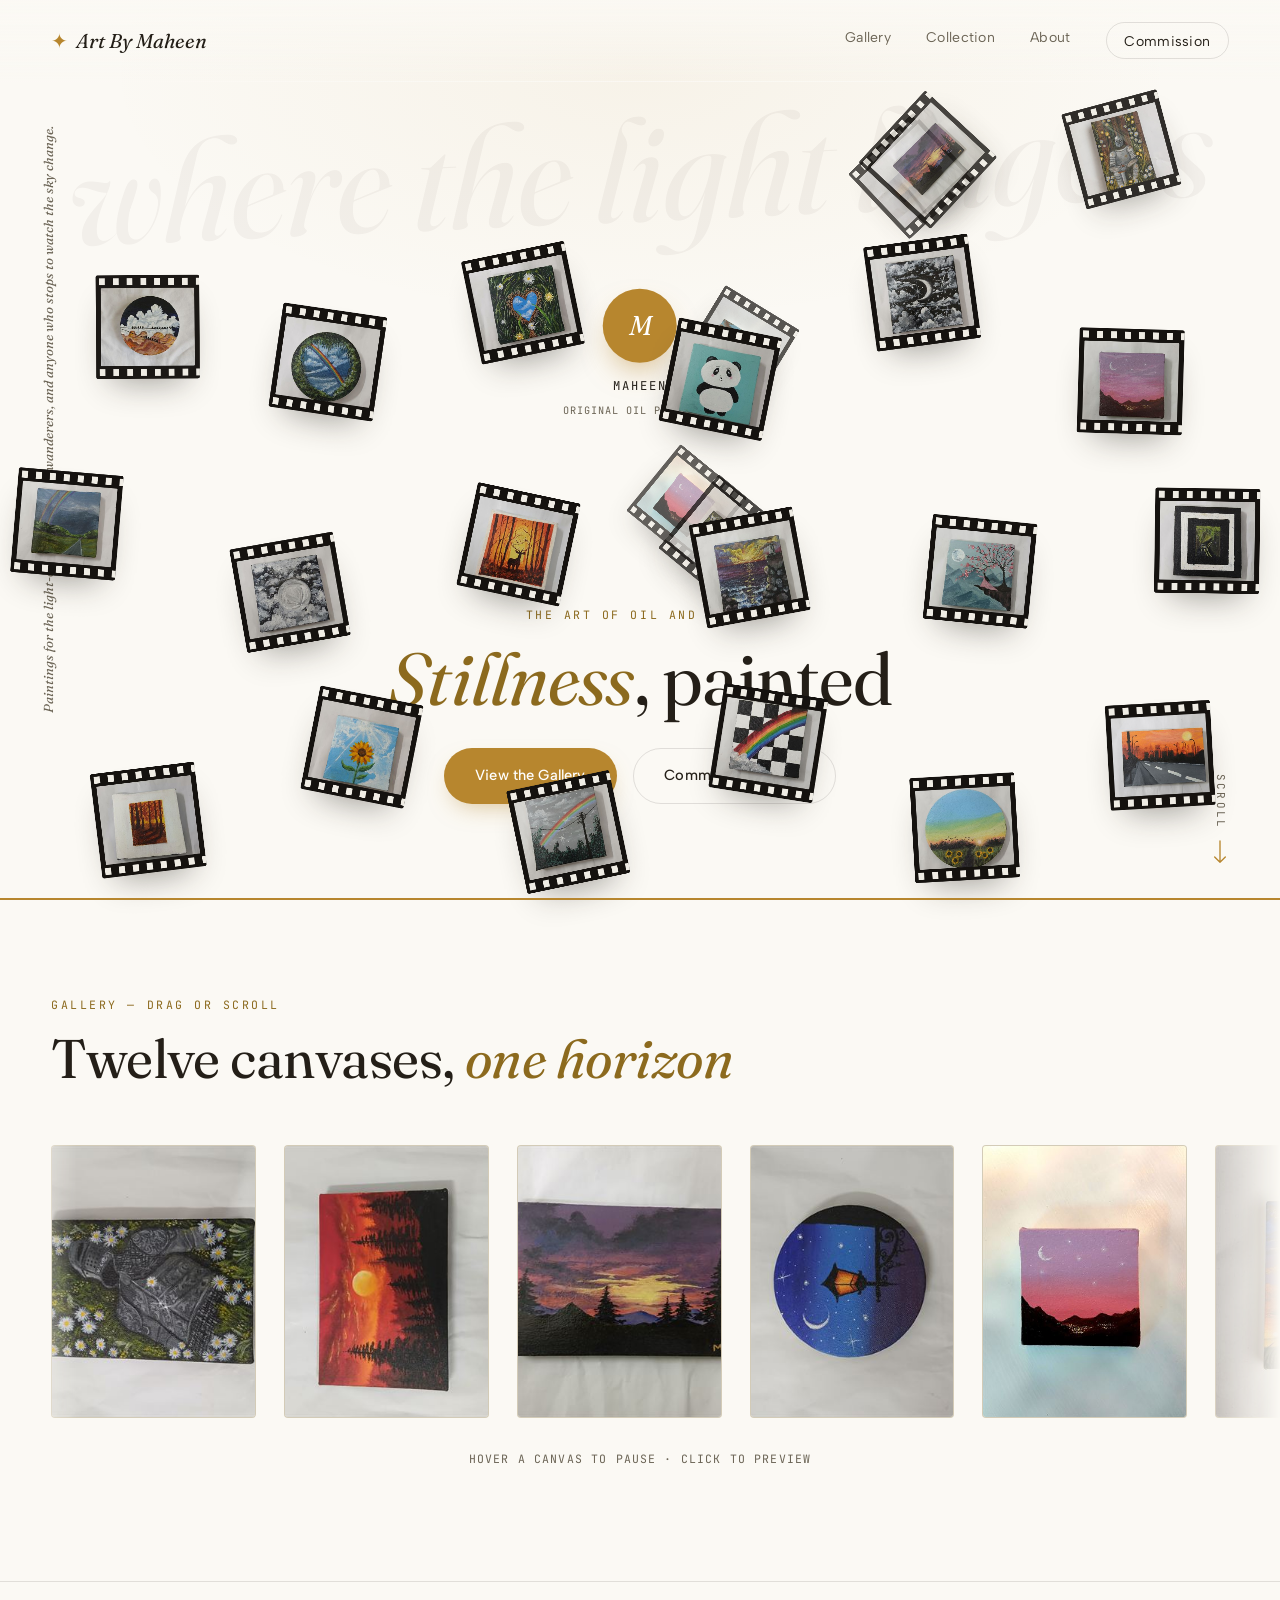
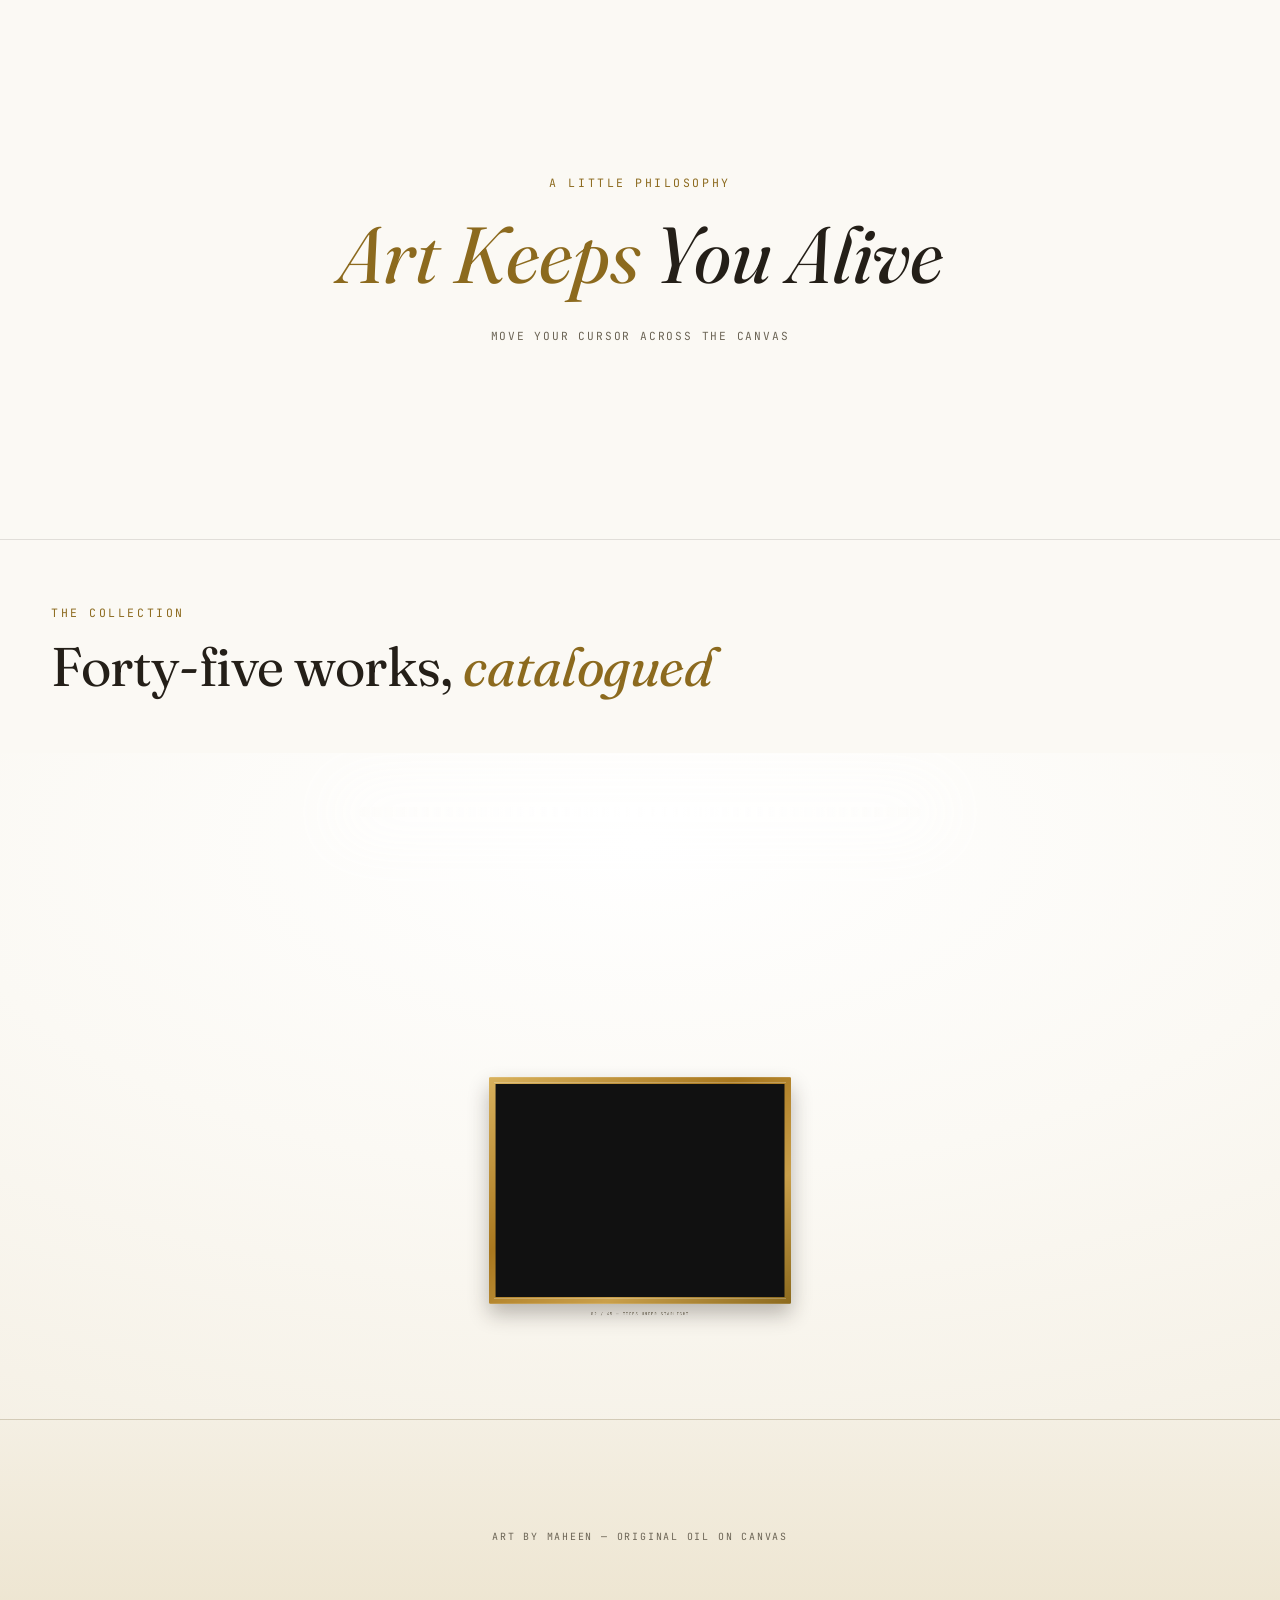
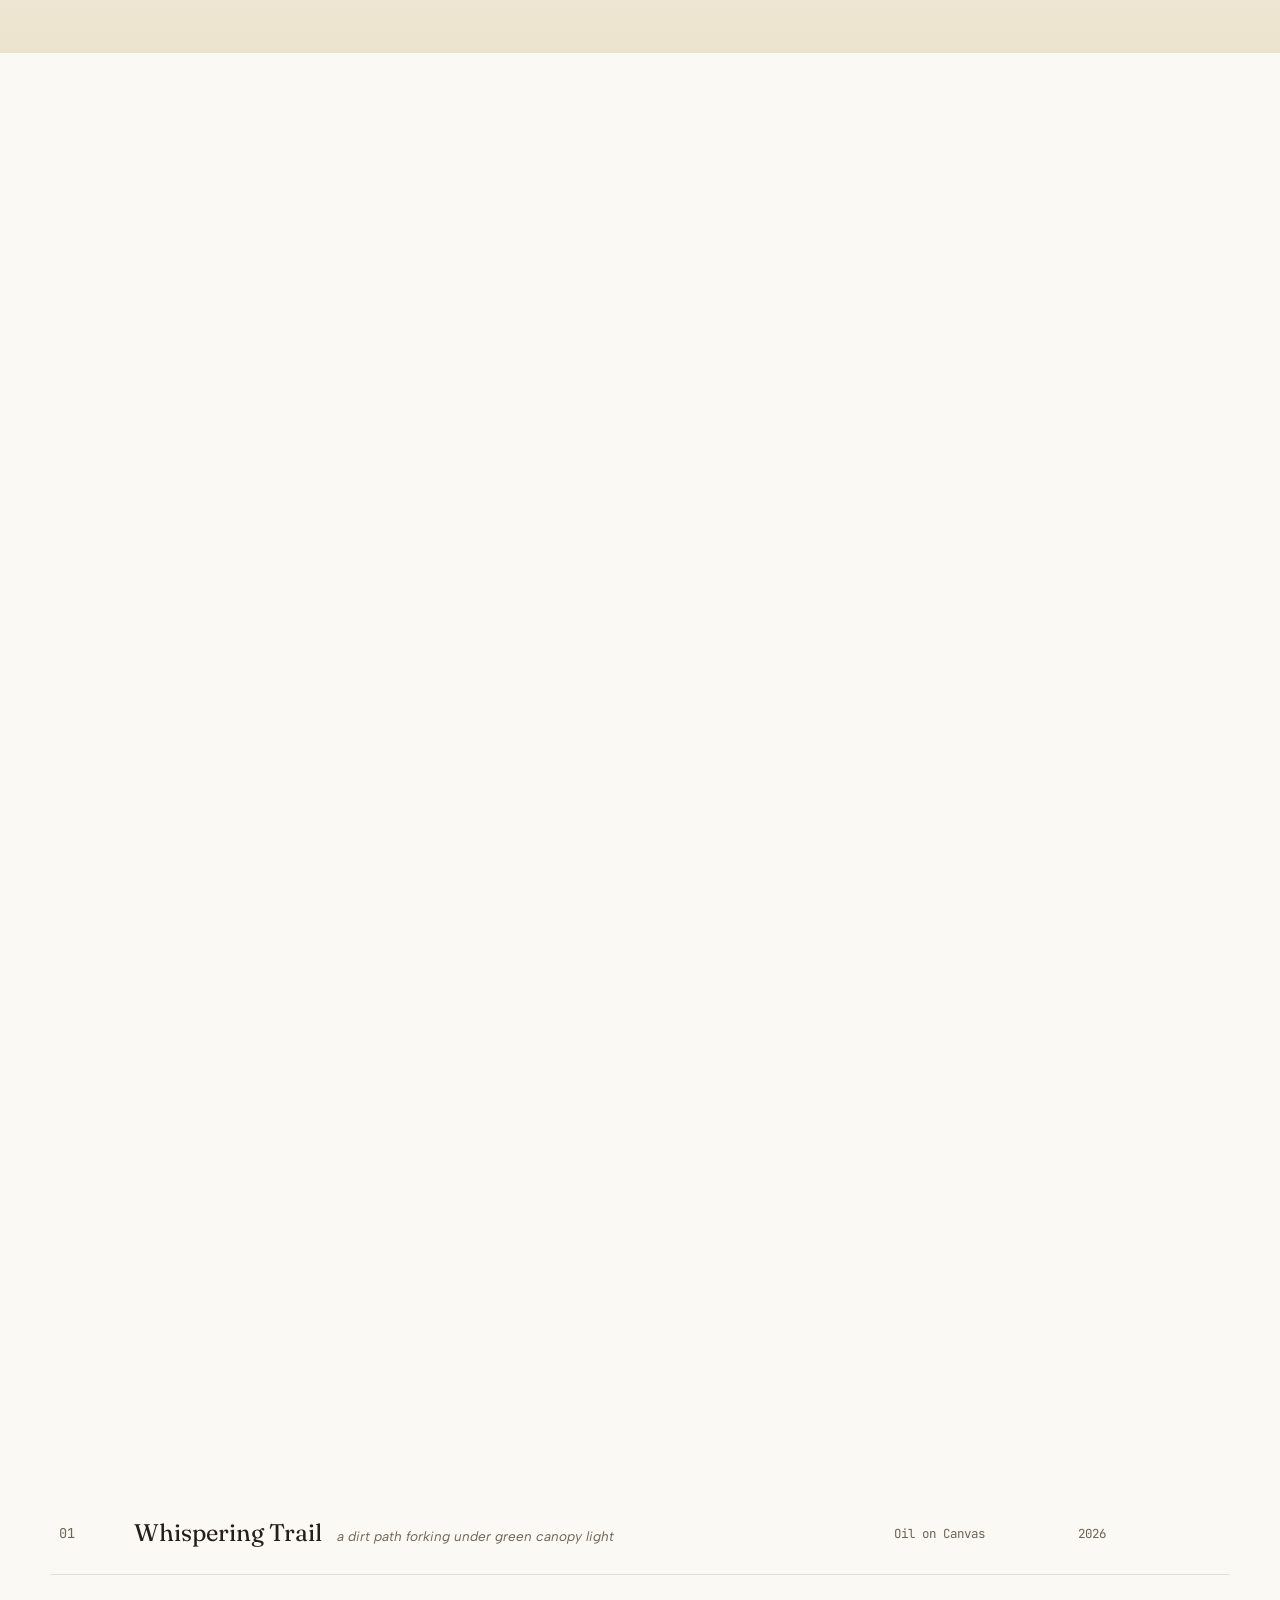
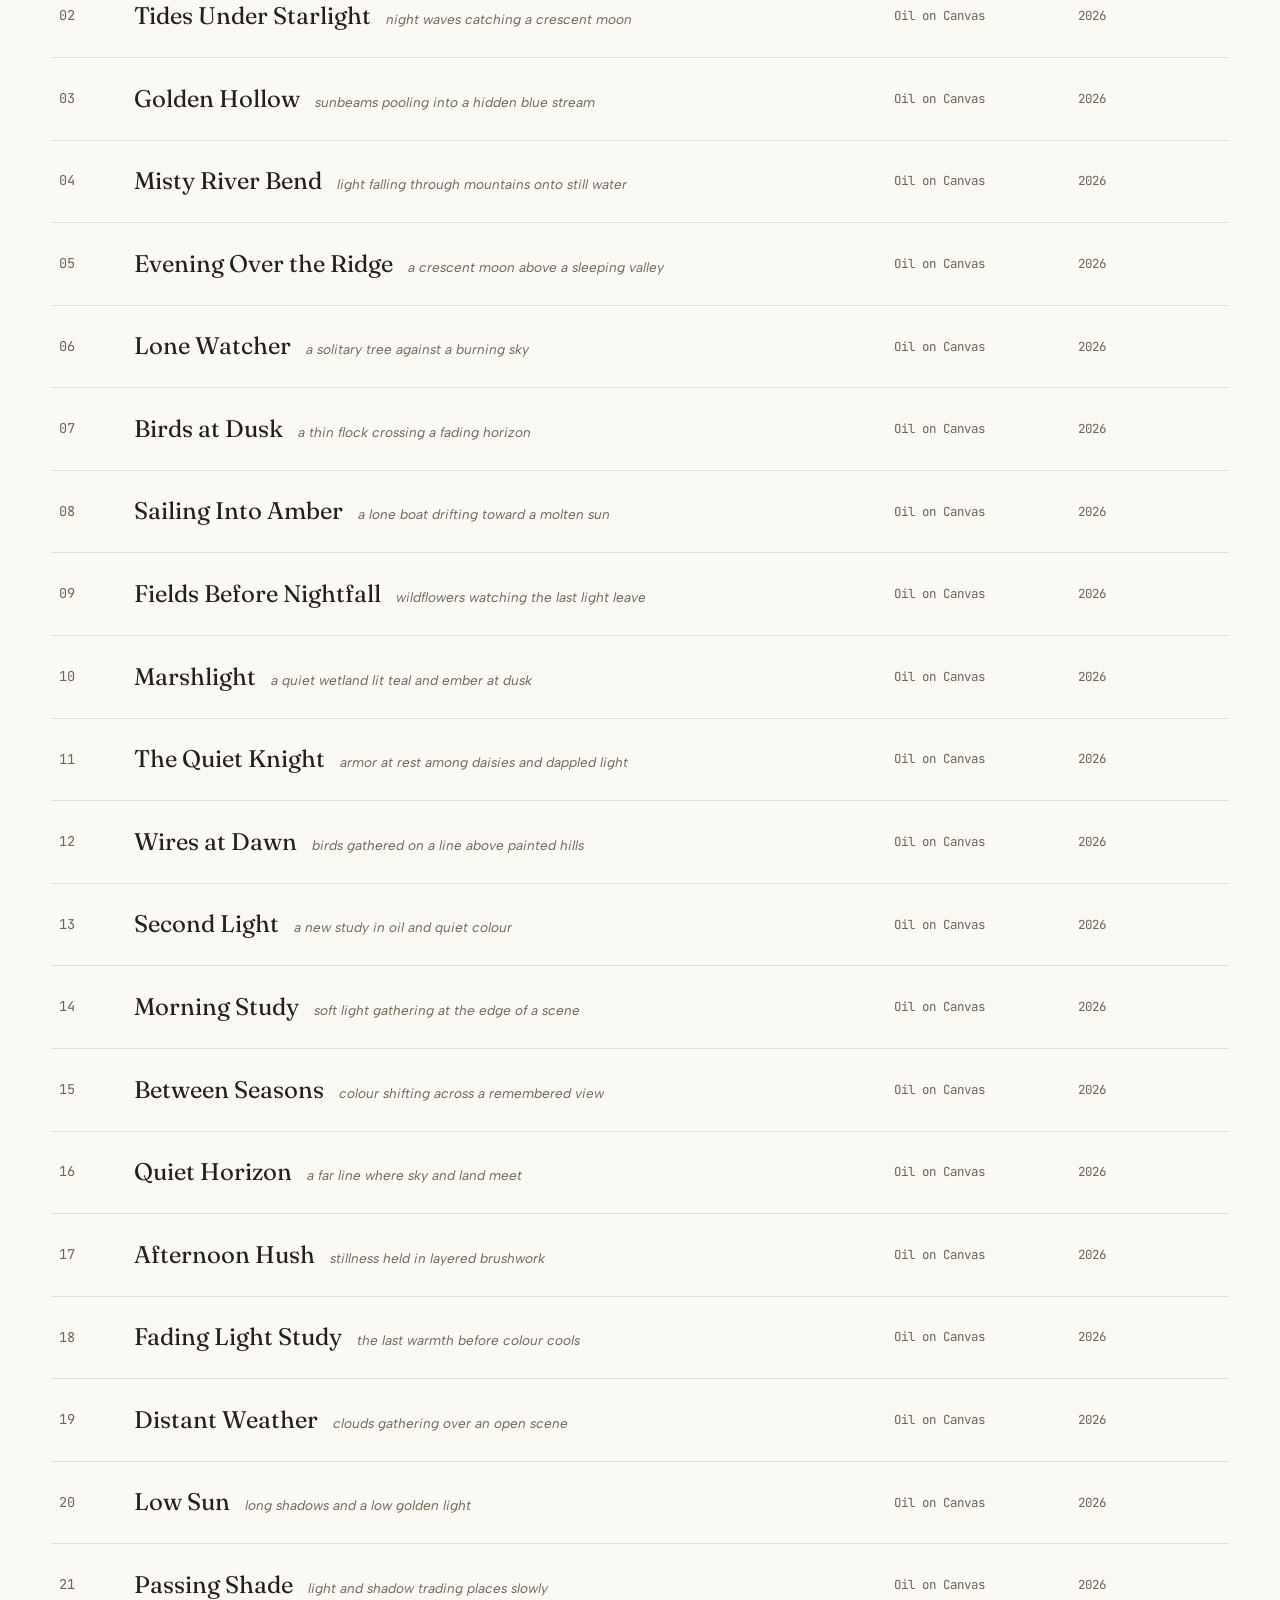
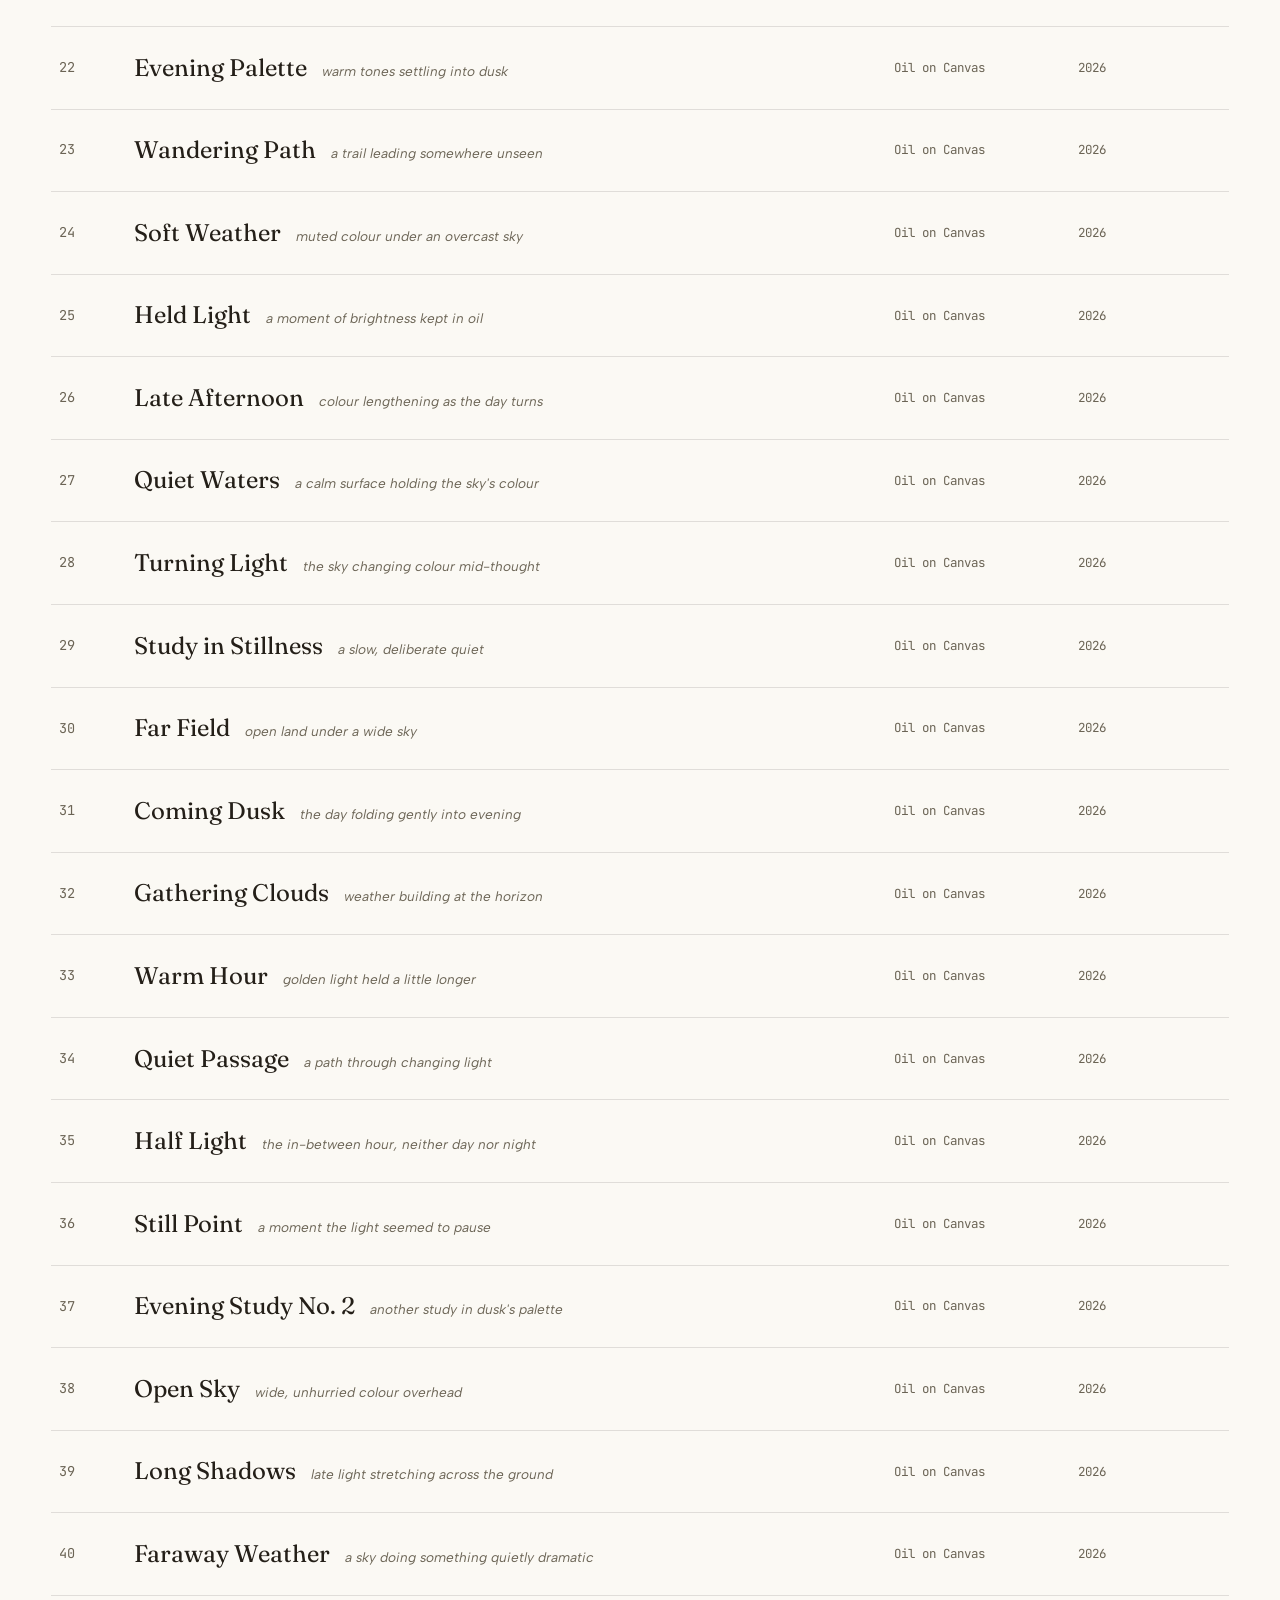
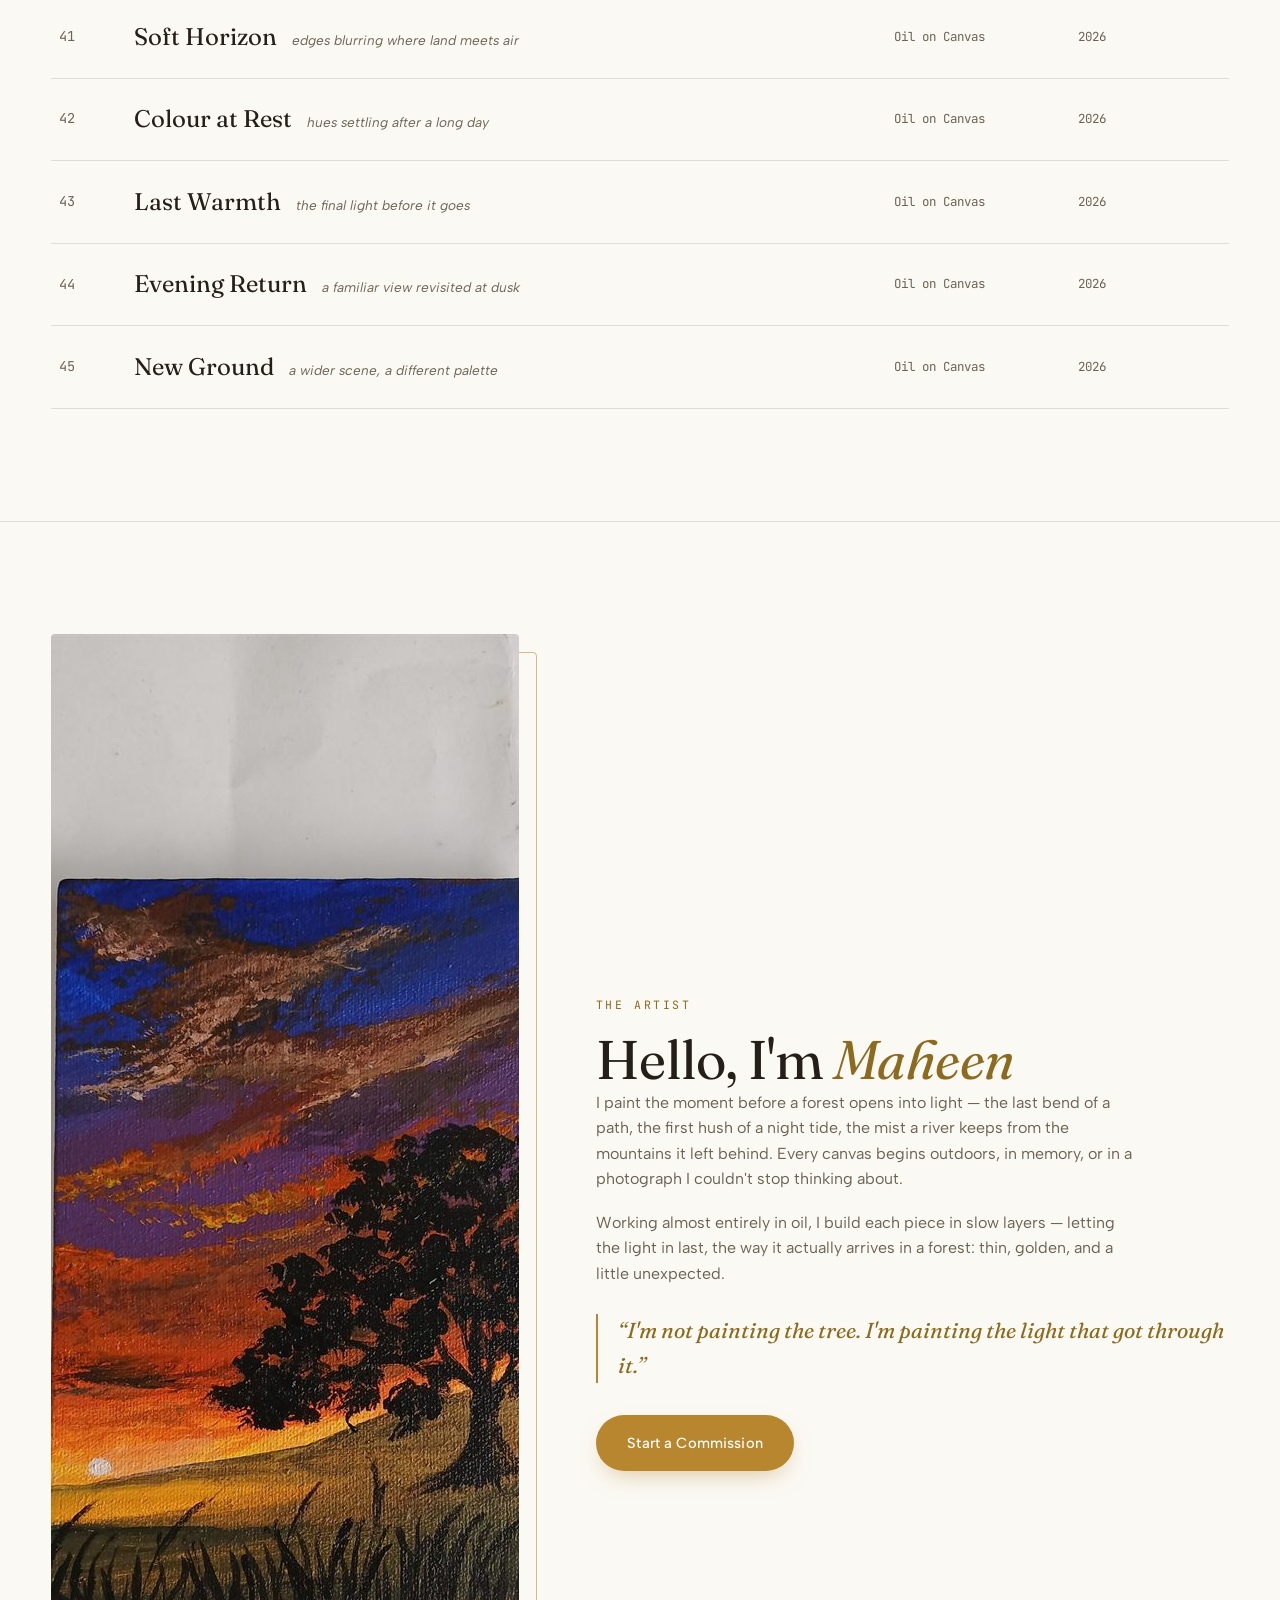
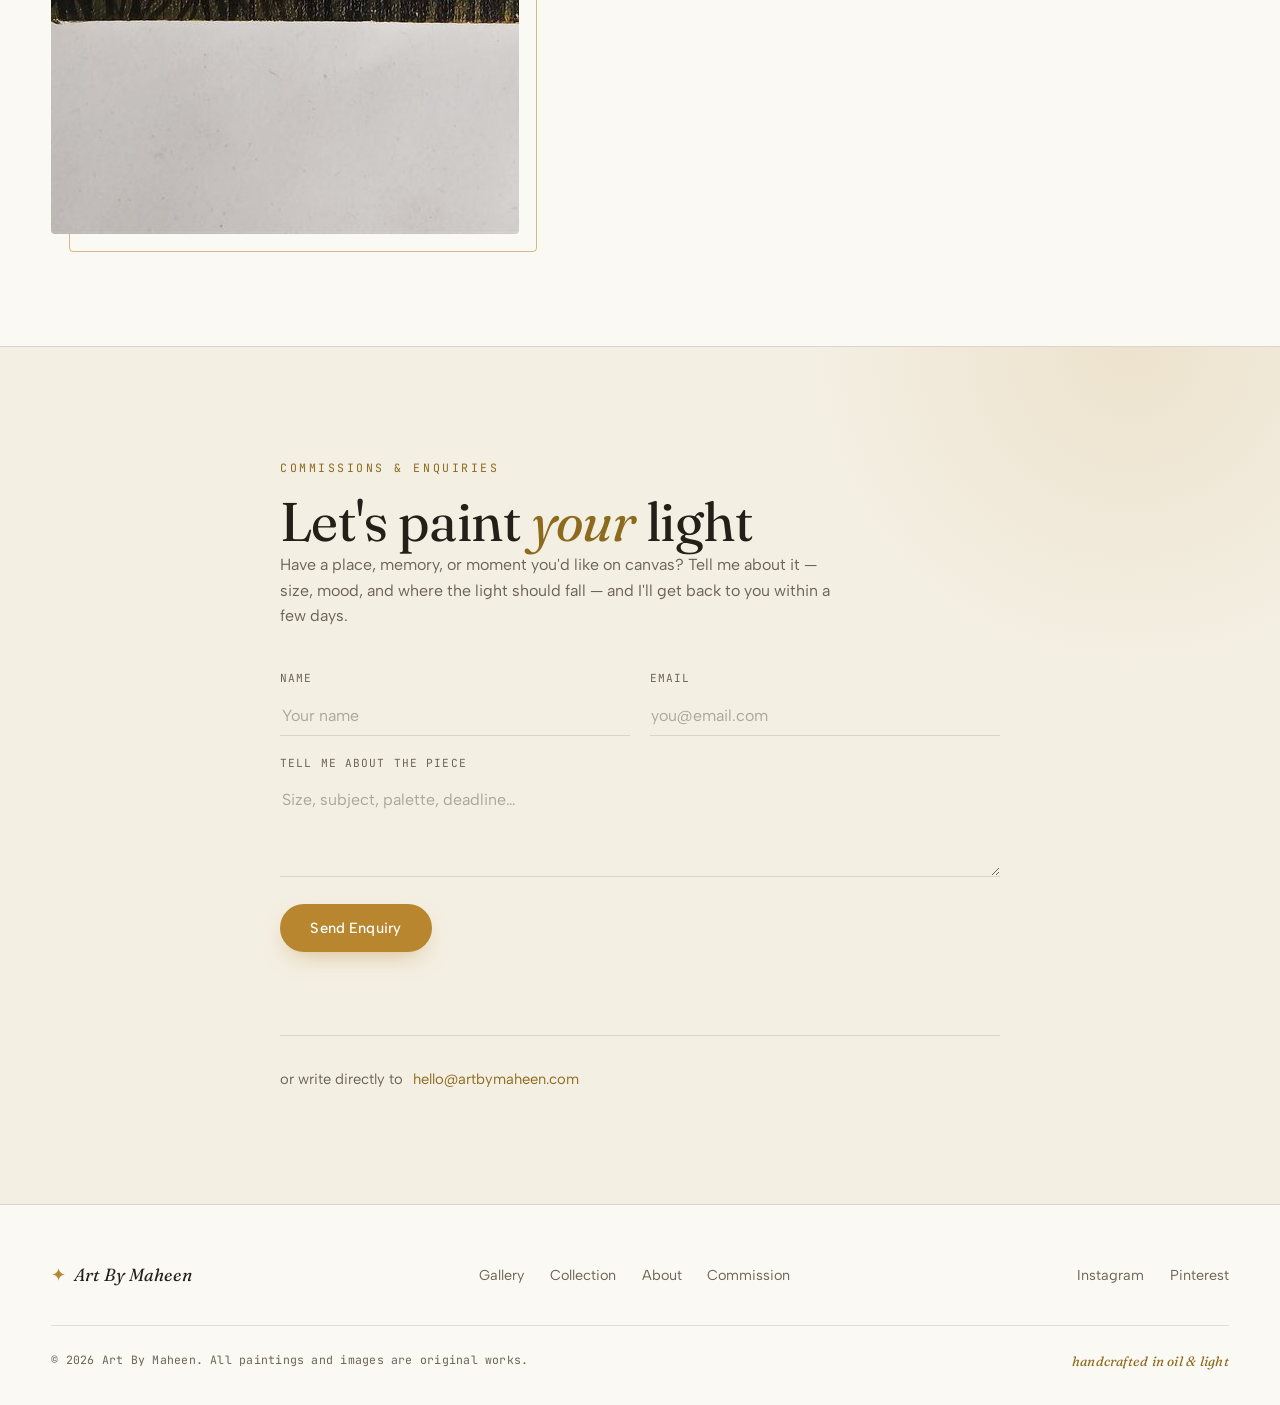
==== commit 6d59bfa4: "update 1" ====
--- a/project/index.html
+++ b/project/index.html
@@ -10,6 +10,9 @@
 
 <link rel="preconnect" href="https://fonts.googleapis.com">
 <link rel="preconnect" href="https://fonts.gstatic.com" crossorigin>
+<link rel="preconnect" href="https://cdnjs.cloudflare.com" crossorigin>
+<!-- warm the very first intro thumbnail so the preloader paints instantly -->
+<link rel="preload" as="image" href="assets/paintings/sm/painting-01.jpg" fetchpriority="high">
 <link href="https://fonts.googleapis.com/css2?family=Fraunces:ital,opsz,wght@0,9..144,300;0,9..144,400;0,9..144,500;0,9..144,600;1,9..144,400;1,9..144,500&family=Albert+Sans:wght@300;400;500;600;700&family=JetBrains+Mono:wght@400;500&display=swap" rel="stylesheet">
 
 <link rel="stylesheet" href="css/style.css">
@@ -155,7 +158,7 @@
   <!-- ================= ABOUT ================= -->
   <section class="about" id="about">
     <div class="about__image" data-reveal>
-      <img src="assets/paintings/painting-06.jpg" alt="Detail of an oil painting by Maheen, showing brushwork and light">
+      <img src="assets/paintings/md/painting-06.jpg" alt="Detail of an oil painting by Maheen, showing brushwork and light" width="900" height="1200" loading="lazy" decoding="async">
       <div class="about__frame"></div>
     </div>
     <div class="about__content">
@@ -257,7 +260,7 @@
   </div>
 </div>
 
-<script src="https://cdnjs.cloudflare.com/ajax/libs/gsap/3.12.5/gsap.min.js"></script>
-<script src="js/main.js"></script>
+<script defer src="https://cdnjs.cloudflare.com/ajax/libs/gsap/3.12.5/gsap.min.js"></script>
+<script defer src="js/main.js"></script>
 </body>
 </html>
--- a/project/css/style.css
+++ b/project/css/style.css
@@ -250,7 +250,7 @@
   width: 40vh; height: 60vh;       /* JS overrides per image */
   transform: scale(1.45);          /* JS drives this from scroll */
   transform-origin: center 46%;
-  will-change: transform, width, height;
+  will-change: transform;          /* scroll animates transform (compositor) only */
   transition: width 0.55s var(--ease), height 0.55s var(--ease);
   cursor: pointer;
 }
@@ -260,9 +260,9 @@
   padding: 16px;
   background: linear-gradient(145deg, #d9b25e, #a9781f 40%, #caa04b 70%, #8c6a1e);
   border-radius: var(--radius);
+  /* one moderate shadow (was a 90px-blur triple stack re-rasterised every scroll scale) */
   box-shadow:
-    0 40px 90px rgba(36,31,24,0.34),
-    0 8px 22px rgba(36,31,24,0.22),
+    0 24px 50px rgba(36,31,24,0.30),
     inset 0 0 0 1px rgba(255,255,255,0.25);
   transition: border-radius 0.55s var(--ease);
 }
@@ -281,6 +281,7 @@
   overflow: hidden;
   background: #111;
   border-radius: 1px;
+  contain: strict;                /* the flipbook repaints stay inside the frame */
   transition: border-radius 0.55s var(--ease);
 }
 .reel-screen .reel-shot {
@@ -340,15 +341,17 @@
 /* ---------- cursor glow (desktop only, signature ambient light) ---------- */
 .cursor-glow {
   position: fixed;
-  width: 420px;
-  height: 420px;
+  width: 360px;
+  height: 360px;
   border-radius: 50%;
   pointer-events: none;
   z-index: 2;
   background: radial-gradient(circle, rgba(183,134,46,0.10) 0%, rgba(183,134,46,0) 70%);
-  transform: translate(-50%, -50%);
-  left: -999px; top: -999px;
-  transition: left 0.18s linear, top 0.18s linear;
+  left: 0; top: 0;
+  /* JS moves it with translate3d — a compositor transform, no per-move repaint */
+  transform: translate3d(-999px, -999px, 0) translate(-50%, -50%);
+  transition: transform 0.18s linear;
+  will-change: transform;
 }
 @media (hover: none) { .cursor-glow { display: none; } }
 
@@ -364,12 +367,13 @@
   justify-content: space-between;
   padding: 1.4rem var(--pad);
   background: linear-gradient(to bottom, rgba(var(--bg-rgb),0.85), rgba(var(--bg-rgb),0));
-  transition: background 0.4s ease, padding 0.4s ease, backdrop-filter 0.4s ease, border-color 0.4s ease;
+  transition: background 0.4s ease, padding 0.4s ease, border-color 0.4s ease;
   border-bottom: 1px solid transparent;
 }
 .nav.is-scrolled {
-  background: rgba(var(--bg-rgb), 0.88);
-  backdrop-filter: blur(10px);
+  /* opaque fill instead of a live backdrop-filter blur (which re-blurred the
+     whole viewport every scroll frame — a top scroll-jank source) */
+  background: rgba(var(--bg-rgb), 0.94);
   padding-top: 0.9rem;
   padding-bottom: 0.9rem;
   border-bottom: 1px solid var(--line);
@@ -488,6 +492,7 @@
   height: clamp(300px, 40vw, 440px);
   margin-top: 0.5rem;
   z-index: 1;
+  contain: layout paint;          /* isolate the reels' repaints from the page */
 }
 
 /* A tile is one CELL OF FILM: black film base, sprocket holes top & bottom,
@@ -530,8 +535,8 @@
 }
 
 .orbit-stage.is-hovering .reel-tile:not(.is-active) {
-  filter: blur(6px);
-  opacity: 0.45 !important;
+  /* dim (compositor) instead of blurring 23 tiles at once (paint spike) */
+  opacity: 0.32 !important;
 }
 .reel-tile.is-active {
   filter: blur(0) !important;
@@ -559,7 +564,7 @@
 /* soft scrim: keeps the centred text perfectly readable as the reels pass */
 .orbit-scrim {
   position: absolute;
-  left: 50%; top: 50%;
+  left: 50%; top: 40%;
   transform: translate(-50%, -50%);
   width: min(150%, 760px);
   height: min(150%, 400px);
